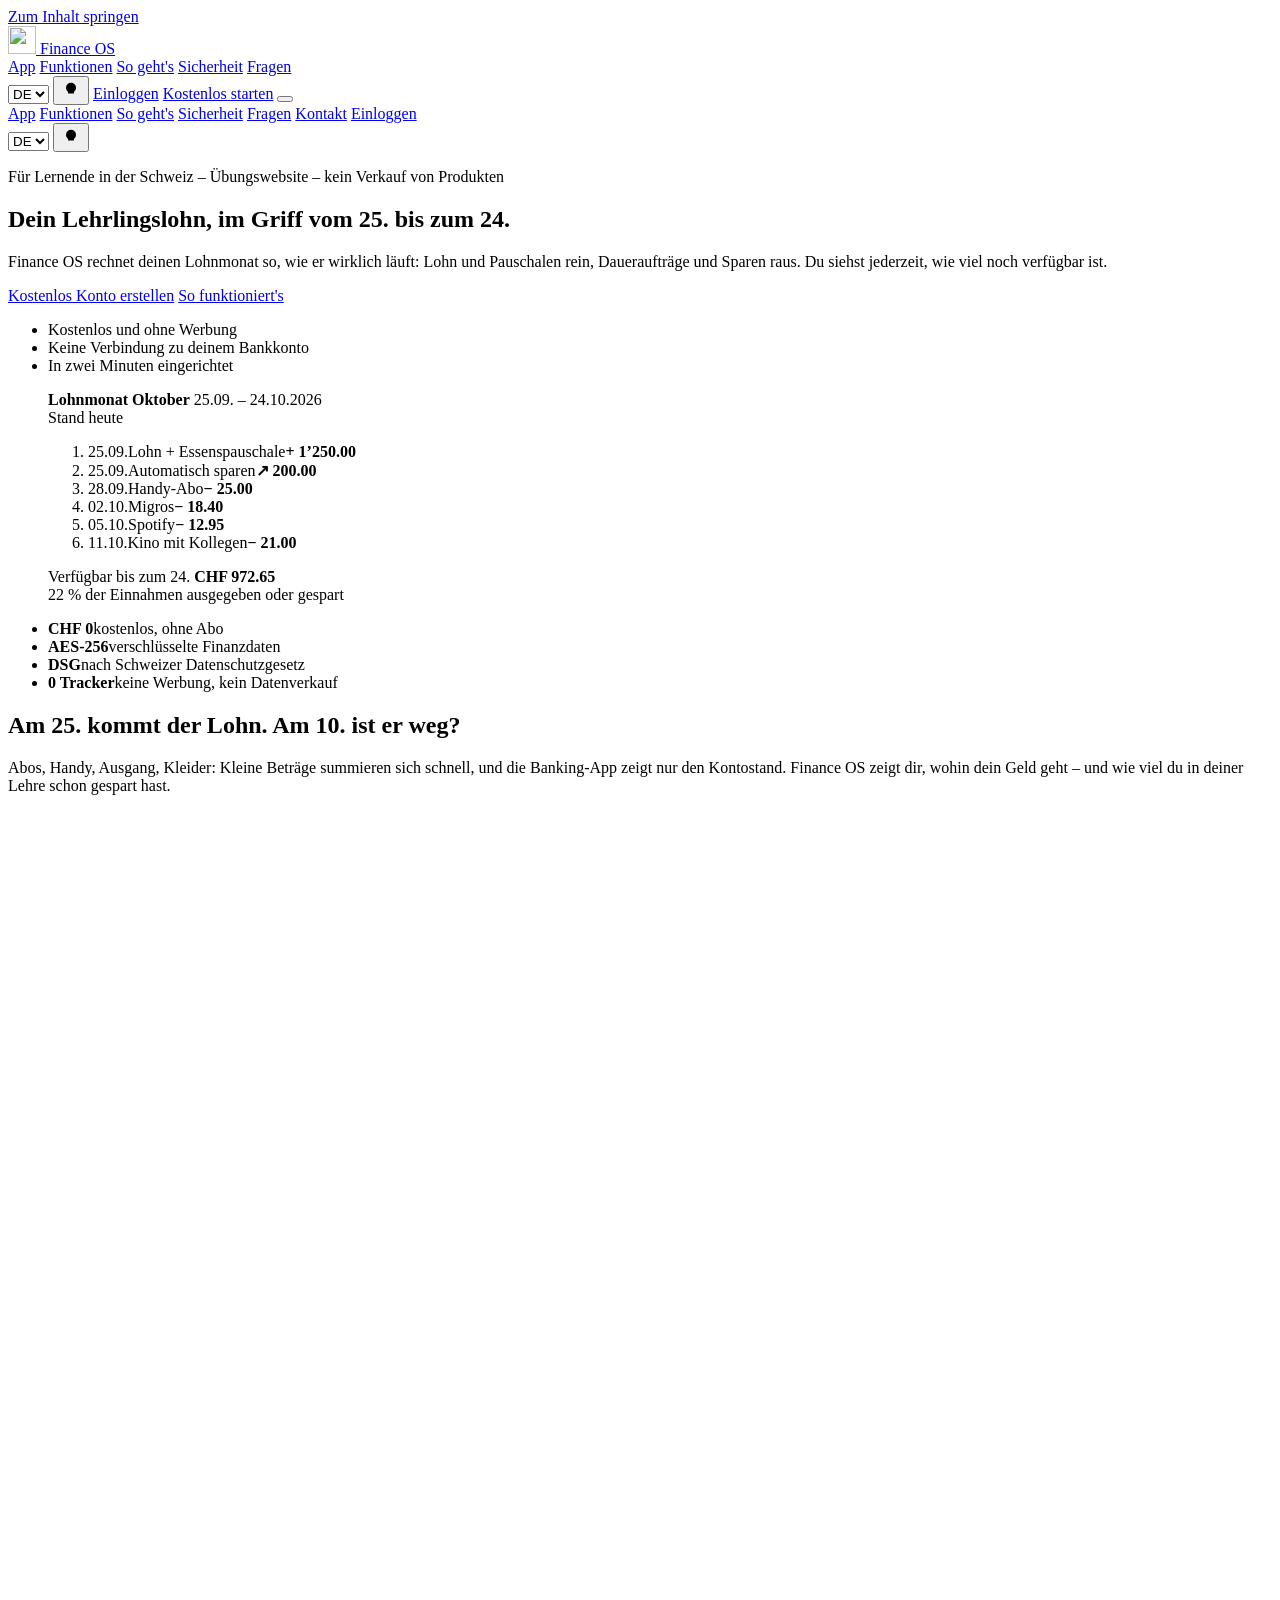
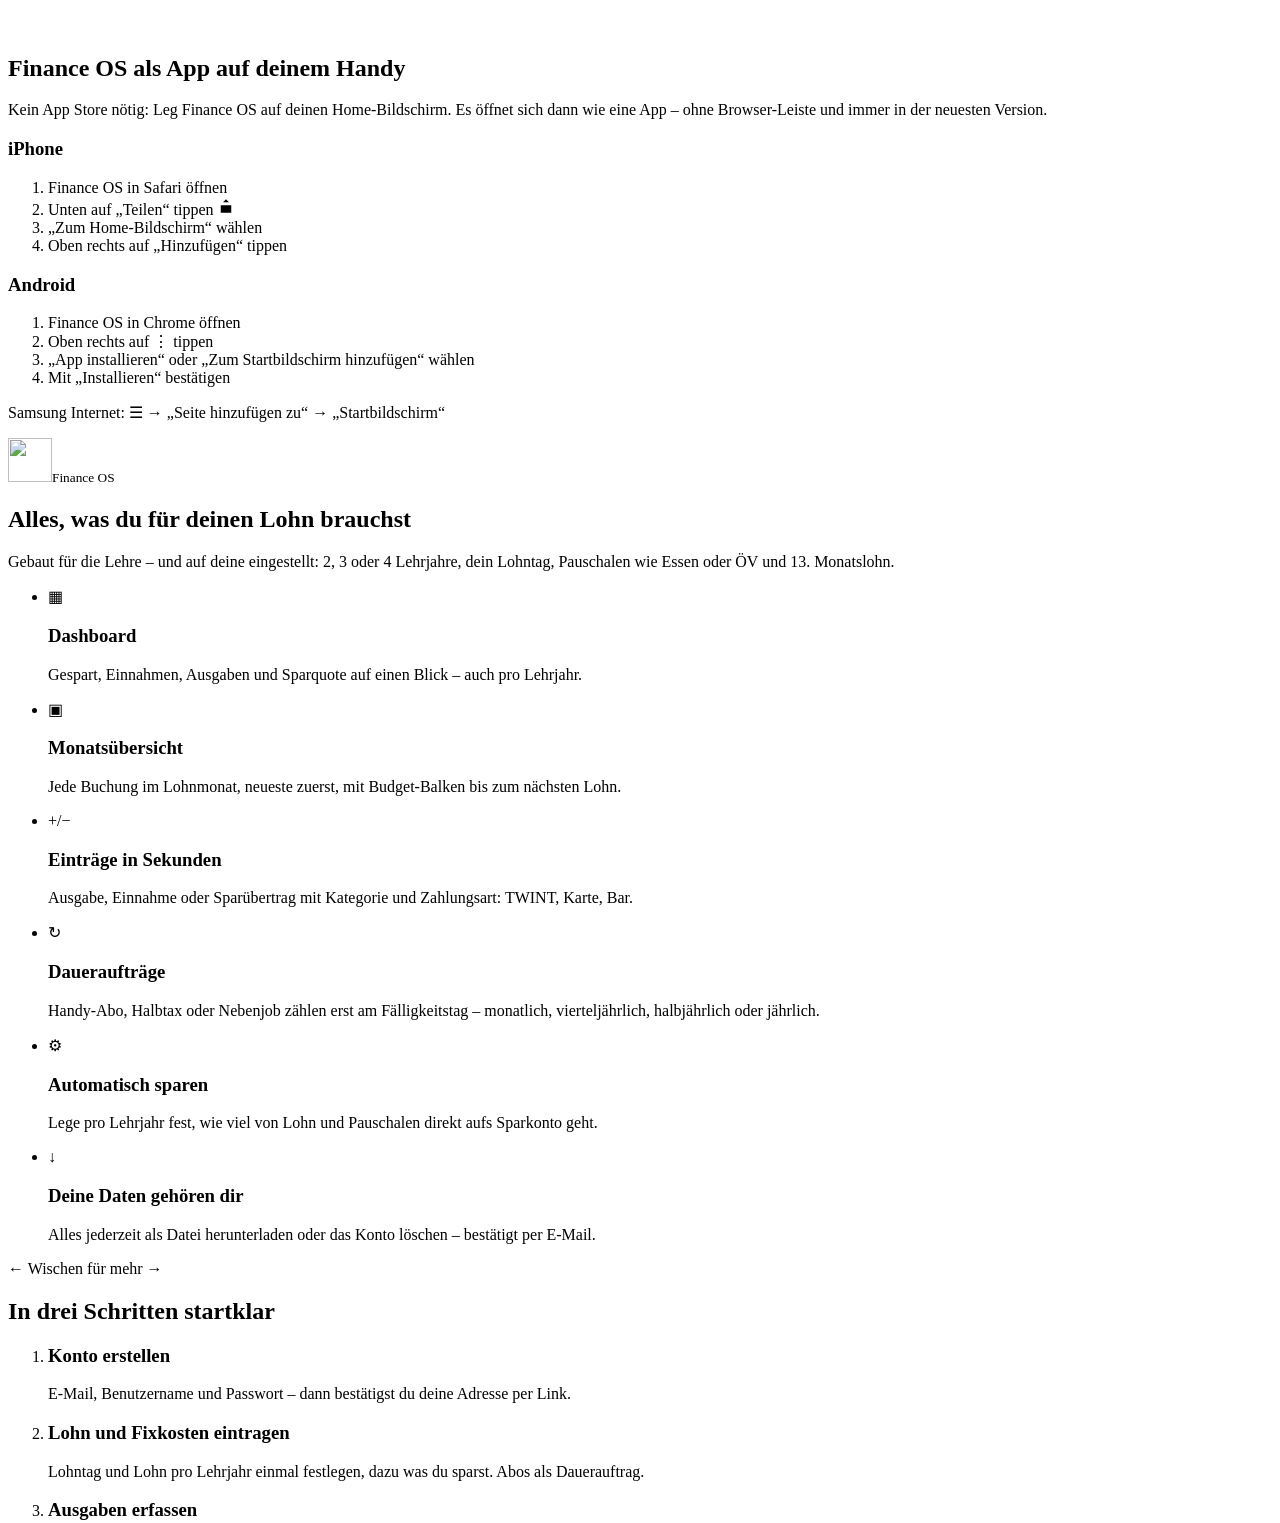
==== index.html @ 9be66270 "Links zur Startseite ohne /index.html" ====
<!doctype html>
<html lang="de-CH">
  <head>
    <meta charset="utf-8" />
    <meta name="viewport" content="width=device-width,initial-scale=1" />
    <meta http-equiv="Content-Security-Policy" content="default-src 'self'; script-src 'self'; style-src 'self' 'unsafe-inline'; img-src 'self' data:; font-src 'self'; connect-src 'self' http://localhost:8080 http://localhost:8081 https://finance-tracker-backend-5rru.onrender.com; object-src 'none'; base-uri 'self'; form-action 'self'" />
    <title>Finance OS – der Finance Tracker für Lernende in der Schweiz</title>
    <meta
      name="description"
      content="Behalte deinen Lehrlingslohn im Griff: Finance OS rechnet deinen Lohnmonat ab deinem Lohntag – mit Lehrjahren, Pauschalen, 13. Monatslohn, Daueraufträgen und Sparzielen. Kostenlos, ohne Werbung, Daten verschlüsselt."
    />
    <meta name="color-scheme" content="light dark" />
    <meta name="theme-color" content="#f4f6fa" media="(prefers-color-scheme: light)" />
    <meta name="theme-color" content="#0e131b" media="(prefers-color-scheme: dark)" />
    <meta property="og:title" content="Finance OS – der Finance Tracker für Lernende" />
    <meta property="og:description" content="Lohn, Ausgaben, Daueraufträge und Sparen – pro Lohnmonat auf einen Blick. Kostenlos und ohne Werbung." />
    <meta property="og:type" content="website" />
    <meta property="og:url" content="https://finance-os.dev/" />
    <meta property="og:image" content="https://finance-os.dev/img/screenshots/app-dashboard.webp" />
    <meta name="twitter:card" content="summary_large_image" />
    <link rel="canonical" href="https://finance-os.dev/" />
    <link rel="icon" href="img/icons/favicon.svg" type="image/svg+xml" />
    <link rel="apple-touch-icon" href="img/icons/apple-touch-icon.png" />
    <link rel="manifest" href="manifest.webmanifest" />
    <meta name="apple-mobile-web-app-capable" content="yes" />
    <meta name="apple-mobile-web-app-title" content="Finance OS" />
    <script src="js/shared/translations.js?v=2026100848"></script>
    <script src="js/shared/i18n.js?v=2026100848"></script>
    <script src="js/shared/update.js?v=2026100848" defer></script>
    <script src="js/shared/site.js?v=2026100848"></script>
    <link rel="stylesheet" href="css/shared/base.css?v=2026100848" />
    <link rel="stylesheet" href="css/pages/landing.css?v=2026100848" />
  </head>
  <body class="landing">
    <a class="skip-link" href="#content">Zum Inhalt springen</a>

    <!-- Header: logo, navigation, login -->
    <header class="site-header">
      <div class="wrap header-inner">
        <a class="brand" href="./" aria-label="Finance OS – Startseite">
          <img src="img/icons/favicon.svg" alt="" width="28" height="28" />
          <span>Finance OS</span>
        </a>
        <nav class="site-nav" aria-label="Seitenbereiche">
          <a href="#app">App</a>
          <a href="#features">Funktionen</a>
          <a href="#how-it-works">So geht's</a>
          <a href="#security">Sicherheit</a>
          <a href="#faq">Fragen</a>
        </nav>
        <div class="header-actions">
          <select class="lang-select" data-lang-select aria-label="Sprache">
            <option value="de">DE</option>
            <option value="en">EN</option>
            <option value="fr">FR</option>
            <option value="it">IT</option>
          </select>
          <button type="button" class="icon-button" data-theme-toggle><svg class="bulb" viewBox="0 0 24 24" width="20" height="20" aria-hidden="true"><path class="bulb-rays" d="M12 1.5v2M4.2 4.2l1.4 1.4M1.5 12h2M20.5 12h2M18.4 5.6l1.4-1.4"/><path class="bulb-glass" d="M8.5 15.5c-1.6-1.2-2.5-3-2.5-5a6 6 0 0 1 12 0c0 2-.9 3.8-2.5 5v2h-7z"/><path d="M9.5 20.5h5M10 17.5h4"/></svg></button>
          <a class="header-login" href="login.html" target="_blank" rel="noopener">Einloggen</a>
          <a class="button primary" href="login.html?register" target="_blank" rel="noopener">Kostenlos starten</a>
          <button type="button" class="burger" data-burger aria-controls="mobileMenu" aria-expanded="false" aria-label="Menü">
            <span></span><span></span><span></span>
          </button>
        </div>
      </div>

      <!-- Phone menu (burger) -->
      <div class="mobile-menu" id="mobileMenu">
        <nav class="wrap mobile-menu-inner" aria-label="Menü">
          <a href="#app">App</a>
          <a href="#features">Funktionen</a>
          <a href="#how-it-works">So geht's</a>
          <a href="#security">Sicherheit</a>
          <a href="#faq">Fragen</a>
          <a href="kontakt.html">Kontakt</a>
          <a href="login.html" target="_blank" rel="noopener">Einloggen</a>
          <div class="mobile-menu-tools">
            <select class="lang-select large" data-lang-select aria-label="Sprache">
            <option value="de">DE</option>
            <option value="en">EN</option>
            <option value="fr">FR</option>
            <option value="it">IT</option>
          </select>
            <button type="button" class="icon-button" data-theme-toggle><svg class="bulb" viewBox="0 0 24 24" width="20" height="20" aria-hidden="true"><path class="bulb-rays" d="M12 1.5v2M4.2 4.2l1.4 1.4M1.5 12h2M20.5 12h2M18.4 5.6l1.4-1.4"/><path class="bulb-glass" d="M8.5 15.5c-1.6-1.2-2.5-3-2.5-5a6 6 0 0 1 12 0c0 2-.9 3.8-2.5 5v2h-7z"/><path d="M9.5 20.5h5M10 17.5h4"/></svg></button>
          </div>
        </nav>
      </div>
    </header>

    <main id="content">
      <!-- Hero: benefit and a real pay month statement -->
      <section class="hero">
        <div class="wrap hero-inner">
          <div class="hero-text">
            <p class="hero-kicker">Für Lernende in der Schweiz – Übungswebsite – kein Verkauf von Produkten</p>
            <h1>Dein Lehrlingslohn, im Griff vom 25. bis zum 24.</h1>
            <p class="hero-lead">
              Finance OS rechnet deinen Lohnmonat so, wie er wirklich läuft: Lohn und
              Pauschalen rein, Daueraufträge und Sparen raus. Du siehst jederzeit, wie viel
              noch verfügbar ist.
            </p>
            <div class="hero-actions">
              <a class="button primary large" href="login.html?register" target="_blank" rel="noopener">Kostenlos Konto erstellen</a>
              <a class="button ghost large" href="#how-it-works">So funktioniert's</a>
            </div>
            <ul class="assurances">
              <li>Kostenlos und ohne Werbung</li>
              <li>Keine Verbindung zu deinem Bankkonto</li>
              <li>In zwei Minuten eingerichtet</li>
            </ul>
          </div>

          <!-- Sample pay month as it appears in the app -->
          <figure class="ledger" aria-label="Beispiel: Monatsrechnung für Oktober 2026">
            <div class="ledger-top">
              <div>
                <strong>Lohnmonat Oktober</strong>
                <span>25.09. – 24.10.2026</span>
              </div>
              <span class="ledger-badge">Stand heute</span>
            </div>
            <ol class="ledger-rows">
              <li class="in"><time>25.09.</time><span>Lohn + Essenspauschale</span><b>+ 1’250.00</b></li>
              <li class="save"><time>25.09.</time><span>Automatisch sparen</span><b>↗ 200.00</b></li>
              <li class="out"><time>28.09.</time><span>Handy-Abo</span><b>− 25.00</b></li>
              <li class="out"><time>02.10.</time><span>Migros</span><b>− 18.40</b></li>
              <li class="out"><time>05.10.</time><span>Spotify</span><b>− 12.95</b></li>
              <li class="out"><time>11.10.</time><span>Kino mit Kollegen</span><b>− 21.00</b></li>
            </ol>
            <div class="ledger-total">
              <span>Verfügbar bis zum 24.</span>
              <strong data-countdown>CHF 972.65</strong>
            </div>
            <div class="ledger-bar" aria-hidden="true"><span></span></div>
            <figcaption>22 % der Einnahmen ausgegeben oder gespart</figcaption>
          </figure>
        </div>
      </section>

      <!-- Trust: short facts right below the hero -->
      <section class="facts" aria-label="Das Wichtigste in Kürze">
        <ul class="wrap facts-list" data-reveal-group>
          <li><strong>CHF 0</strong><span>kostenlos, ohne Abo</span></li>
          <li><strong>AES-256</strong><span>verschlüsselte Finanzdaten</span></li>
          <li><strong>DSG</strong><span>nach Schweizer Datenschutzgesetz</span></li>
          <li><strong>0 Tracker</strong><span>keine Werbung, kein Datenverkauf</span></li>
        </ul>
      </section>

      <!-- Problem and product: real screenshot -->
      <section class="product">
        <div class="wrap">
          <div class="section-intro" data-reveal>
            <h2>Am 25. kommt der Lohn. Am 10. ist er weg?</h2>
            <p>
              Abos, Handy, Ausgang, Kleider: Kleine Beträge summieren sich schnell, und die
              Banking-App zeigt nur den Kontostand. Finance OS zeigt dir, wohin dein Geld geht – und
              wie viel du in deiner Lehre schon gespart hast.
            </p>
          </div>
          <div class="screen" data-reveal>
            <picture>
              <!-- Dark device: screenshot in dark mode -->
              <!-- Phone: screenshot of the phone view; dark device: dark screenshot -->
              <source media="(prefers-color-scheme: dark) and (max-width: 700px)" srcset="img/screenshots/app-phone-dark.webp" width="585" height="1170" />
              <source media="(max-width: 700px)" srcset="img/screenshots/app-phone.webp" width="585" height="1170" />
              <source media="(prefers-color-scheme: dark)" srcset="img/screenshots/app-dashboard-dark.webp" />
              <img
                src="img/screenshots/app-dashboard.webp"
                width="1280"
                height="820"
                loading="lazy"
                alt="Dashboard von Finance OS mit gesamtem Ersparten, Einnahmen, Ausgaben, Sparquote und Sparentwicklung pro Monat"
              />
            </picture>
          </div>
        </div>
      </section>

      <!-- Install as an app on the home screen (manifest.webmanifest) -->
      <section class="get-app" id="app">
        <div class="wrap get-app-inner">
          <div>
            <div class="section-intro" data-reveal>
              <h2>Finance OS als App auf deinem Handy</h2>
              <p>
                Kein App Store nötig: Leg Finance OS auf deinen Home-Bildschirm. Es öffnet sich dann wie
                eine App – ohne Browser-Leiste und immer in der neuesten Version.
              </p>
            </div>
            <div class="install-cards" data-reveal-group>
              <div class="install-card">
                <h3>iPhone</h3>
                <ol>
                  <li>Finance OS in Safari öffnen</li>
                  <li>Unten auf „Teilen“ tippen <svg class="share-icon" viewBox="0 0 24 24" width="18" height="18" aria-hidden="true"><path d="M12 3v12M8 7l4-4 4 4M6 11H5v10h14V11h-1"/></svg></li>
                  <li>„Zum Home-Bildschirm“ wählen</li>
                  <li>Oben rechts auf „Hinzufügen“ tippen</li>
                </ol>
              </div>
              <div class="install-card">
                <h3>Android</h3>
                <ol>
                  <li>Finance OS in Chrome öffnen</li>
                  <li>Oben rechts auf ⋮ tippen</li>
                  <li>„App installieren“ oder „Zum Startbildschirm hinzufügen“ wählen</li>
                  <li>Mit „Installieren“ bestätigen</li>
                </ol>
                <p class="install-note">Samsung Internet: ☰ → „Seite hinzufügen zu“ → „Startbildschirm“</p>
              </div>
            </div>
          </div>
          <div class="home-screen" aria-hidden="true">
            <div class="home-grid">
              <i></i><i></i><i></i><i></i>
              <i></i><span class="home-app"><img src="img/icons/icon-192.png" alt="" width="44" height="44" /><small>Finance OS</small></span><i></i><i></i>
              <i></i><i></i><i></i><i></i>
              <i></i><i></i><i></i><i></i>
            </div>
            <div class="home-dock"><i></i><i></i><i></i><i></i></div>
          </div>
        </div>
      </section>

      <!-- Features: same icons as the app navigation -->
      <section class="features" id="features">
        <div class="wrap">
          <div class="section-intro" data-reveal>
            <h2>Alles, was du für deinen Lohn brauchst</h2>
            <p>Gebaut für die Lehre – und auf deine eingestellt: 2, 3 oder 4 Lehrjahre, dein Lohntag, Pauschalen wie Essen oder ÖV und 13. Monatslohn.</p>
          </div>
          <ul class="feature-list" data-reveal-group>
            <li>
              <span class="glyph" aria-hidden="true">▦</span>
              <h3>Dashboard</h3>
              <p>Gespart, Einnahmen, Ausgaben und Sparquote auf einen Blick – auch pro Lehrjahr.</p>
            </li>
            <li>
              <span class="glyph" aria-hidden="true">▣</span>
              <h3>Monatsübersicht</h3>
              <p>Jede Buchung im Lohnmonat, neueste zuerst, mit Budget-Balken bis zum nächsten Lohn.</p>
            </li>
            <li>
              <span class="glyph" aria-hidden="true">+/−</span>
              <h3>Einträge in Sekunden</h3>
              <p>Ausgabe, Einnahme oder Sparübertrag mit Kategorie und Zahlungsart: TWINT, Karte, Bar.</p>
            </li>
            <li>
              <span class="glyph" aria-hidden="true">↻</span>
              <h3>Daueraufträge</h3>
              <p>Handy-Abo, Halbtax oder Nebenjob zählen erst am Fälligkeitstag – monatlich, vierteljährlich, halbjährlich oder jährlich.</p>
            </li>
            <li>
              <span class="glyph" aria-hidden="true">⚙</span>
              <h3>Automatisch sparen</h3>
              <p>Lege pro Lehrjahr fest, wie viel von Lohn und Pauschalen direkt aufs Sparkonto geht.</p>
            </li>
            <li>
              <span class="glyph" aria-hidden="true">↓</span>
              <h3>Deine Daten gehören dir</h3>
              <p>Alles jederzeit als Datei herunterladen oder das Konto löschen – bestätigt per E-Mail.</p>
            </li>
          </ul>
          <p class="swipe-hint" aria-hidden="true">← Wischen für mehr →</p>
        </div>
      </section>

      <!-- How it works: three steps (actual order) -->
      <section class="steps" id="how-it-works">
        <div class="wrap">
          <div class="section-intro" data-reveal>
            <h2>In drei Schritten startklar</h2>
          </div>
          <ol class="step-list" data-reveal-group>
            <li>
              <h3>Konto erstellen</h3>
              <p>E-Mail, Benutzername und Passwort – dann bestätigst du deine Adresse per Link.</p>
            </li>
            <li>
              <h3>Lohn und Fixkosten eintragen</h3>
              <p>Lohntag und Lohn pro Lehrjahr einmal festlegen, dazu was du sparst. Abos als Dauerauftrag.</p>
            </li>
            <li>
              <h3>Ausgaben erfassen</h3>
              <p>Finance OS rechnet den Rest und zeigt dir, wie viel bis zum nächsten Lohn bleibt.</p>
            </li>
          </ol>
          <p class="swipe-hint" aria-hidden="true">← Wischen für mehr →</p>
          <a class="button primary large" href="login.html?register" target="_blank" rel="noopener">Kostenlos Konto erstellen</a>
        </div>
      </section>

      <!-- Security: explain concretely what happens -->
      <section class="security" id="security">
        <div class="wrap security-inner">
          <div class="section-intro" data-reveal>
            <h2>Deine Finanzen gehen nur dich etwas an</h2>
            <p>
              Wir sagen dir genau, wie deine Daten geschützt sind – und was wir nicht tun: Wir
              zeigen keine Werbung, verkaufen keine Daten und binden keine Tracker ein.
            </p>
            <a class="security-link" href="datenschutz.html">Datenschutzerklärung lesen</a>
          </div>
          <ul class="security-list" data-reveal-group>
            <li><strong>Verschlüsselt gespeichert</strong>Deine Einträge liegen mit AES-256 verschlüsselt in der Datenbank.</li>
            <li><strong>Passwort nie im Klartext</strong>Gespeichert wird nur ein BCrypt-Hash – auch wir sehen dein Passwort nicht.</li>
            <li><strong>Schutz vor Passwort-Raten</strong>Nach fünf falschen Versuchen wird das Login für 15 Minuten gesperrt.</li>
            <li><strong>Bestätigte E-Mail</strong>Konten werden erst nach der Bestätigung per Link aktiv.</li>
            <li><strong>Kein Zugriff aufs Bankkonto</strong>Du trägst Beträge selbst ein. Finance OS kann kein Geld bewegen.</li>
            <li><strong>Deine Rechte nach DSG</strong>Daten herunterladen oder Konto löschen – direkt in den Einstellungen.</li>
          </ul>
          <p class="swipe-hint" aria-hidden="true">← Wischen für mehr →</p>
        </div>
      </section>

      <!-- FAQ -->
      <section class="faq" id="faq">
        <div class="wrap faq-inner">
          <h2>Häufige Fragen</h2>
          <div class="faq-list" data-reveal-group>
            <details>
              <summary>Was kostet Finance OS?</summary>
              <p>Nichts. Finance OS ist kostenlos, zeigt keine Werbung und verkauft keine Daten.</p>
            </details>
            <details>
              <summary>Ist Finance OS mit meinem Bankkonto verbunden?</summary>
              <p>
                Nein. Du trägst Lohn, Ausgaben und Daueraufträge selbst ein. Finance OS hat keinen
                Zugriff auf dein Konto und kann kein Geld bewegen.
              </p>
            </details>
            <details>
              <summary>Für wen ist Finance OS gedacht?</summary>
              <p>
                Für Lernende in der Schweiz: Du stellst Lohntag, Dauer der Lehre (2, 3 oder 4 Jahre),
                Lohn, Pauschalen und Sparbetrag pro Lehrjahr selbst ein. Es funktioniert aber für
                alle mit einem Monatslohn – mit Lohntag 1 einfach pro Kalendermonat.
              </p>
            </details>
            <details>
              <summary>Wer sieht meine Daten?</summary>
              <p>
                Nur du. Deine Finanzdaten werden verschlüsselt gespeichert, und jedes Konto sieht
                ausschliesslich die eigenen Einträge. Mehr dazu in der
                <a href="datenschutz.html">Datenschutzerklärung</a>.
              </p>
            </details>
            <details>
              <summary>Kann ich Finance OS auf dem Handy nutzen?</summary>
              <p>Ja. Finance OS läuft im Browser und ist für Handy, Tablet und Computer gestaltet.</p>
            </details>
            <details>
              <summary>Gibt es Finance OS als App?</summary>
              <p>
                Ja, ohne App Store: Du legst Finance OS auf deinen Home-Bildschirm und öffnest es dann
                wie eine App. <a href="#app">So geht's</a>
              </p>
            </details>
            <details>
              <summary>Kann ich mein Konto wieder löschen?</summary>
              <p>
                Jederzeit: In den Einstellungen unter „Profil“ forderst du die Löschung an. Du bekommst
                eine E-Mail, und sobald du den Link darin bestätigst, wird dein Konto mit allen Daten
                gelöscht. Vorher kannst du alles als Datei herunterladen.
              </p>
            </details>
            <details>
              <summary>Ich habe eine Frage, die hier nicht beantwortet ist.</summary>
              <p>
                Schreib mir über das <a href="kontakt.html">Kontaktformular</a> – ich antworte
                dir per E-Mail.
              </p>
            </details>
          </div>
        </div>
      </section>

      <!-- Closing call to action -->
      <section class="final-cta">
        <div class="wrap final-inner" data-reveal>
          <h2>Starte deinen ersten Lohnmonat</h2>
          <p>Kostenlos, ohne Werbung, in zwei Minuten eingerichtet.</p>
          <a class="button primary large on-dark" href="login.html?register" target="_blank" rel="noopener">Kostenlos Konto erstellen</a>
        </div>
      </section>
    </main>

    <footer class="site-footer">
      <div class="wrap footer-inner">
        <a class="brand" href="./">
          <img src="img/icons/favicon.svg" alt="" width="24" height="24" />
          <span>Finance OS</span>
        </a>
        <nav aria-label="Weitere Seiten">
          <a href="impressum.html">Impressum</a>
          <a href="nutzungsbedingungen.html">Nutzungsbedingungen</a>
          <a href="datenschutz.html">Datenschutz</a>
          <a href="kontakt.html">Kontakt</a>
          <a href="login.html" target="_blank" rel="noopener">Einloggen</a>
          <a href="login.html?register" target="_blank" rel="noopener">Registrieren</a>
        </nav>
        <p>© 2026 Finance OS, Zürich</p>
      </div>
    </footer>
    <script src="js/pages/landing.js?v=2026100848"></script>
  </body>
</html>
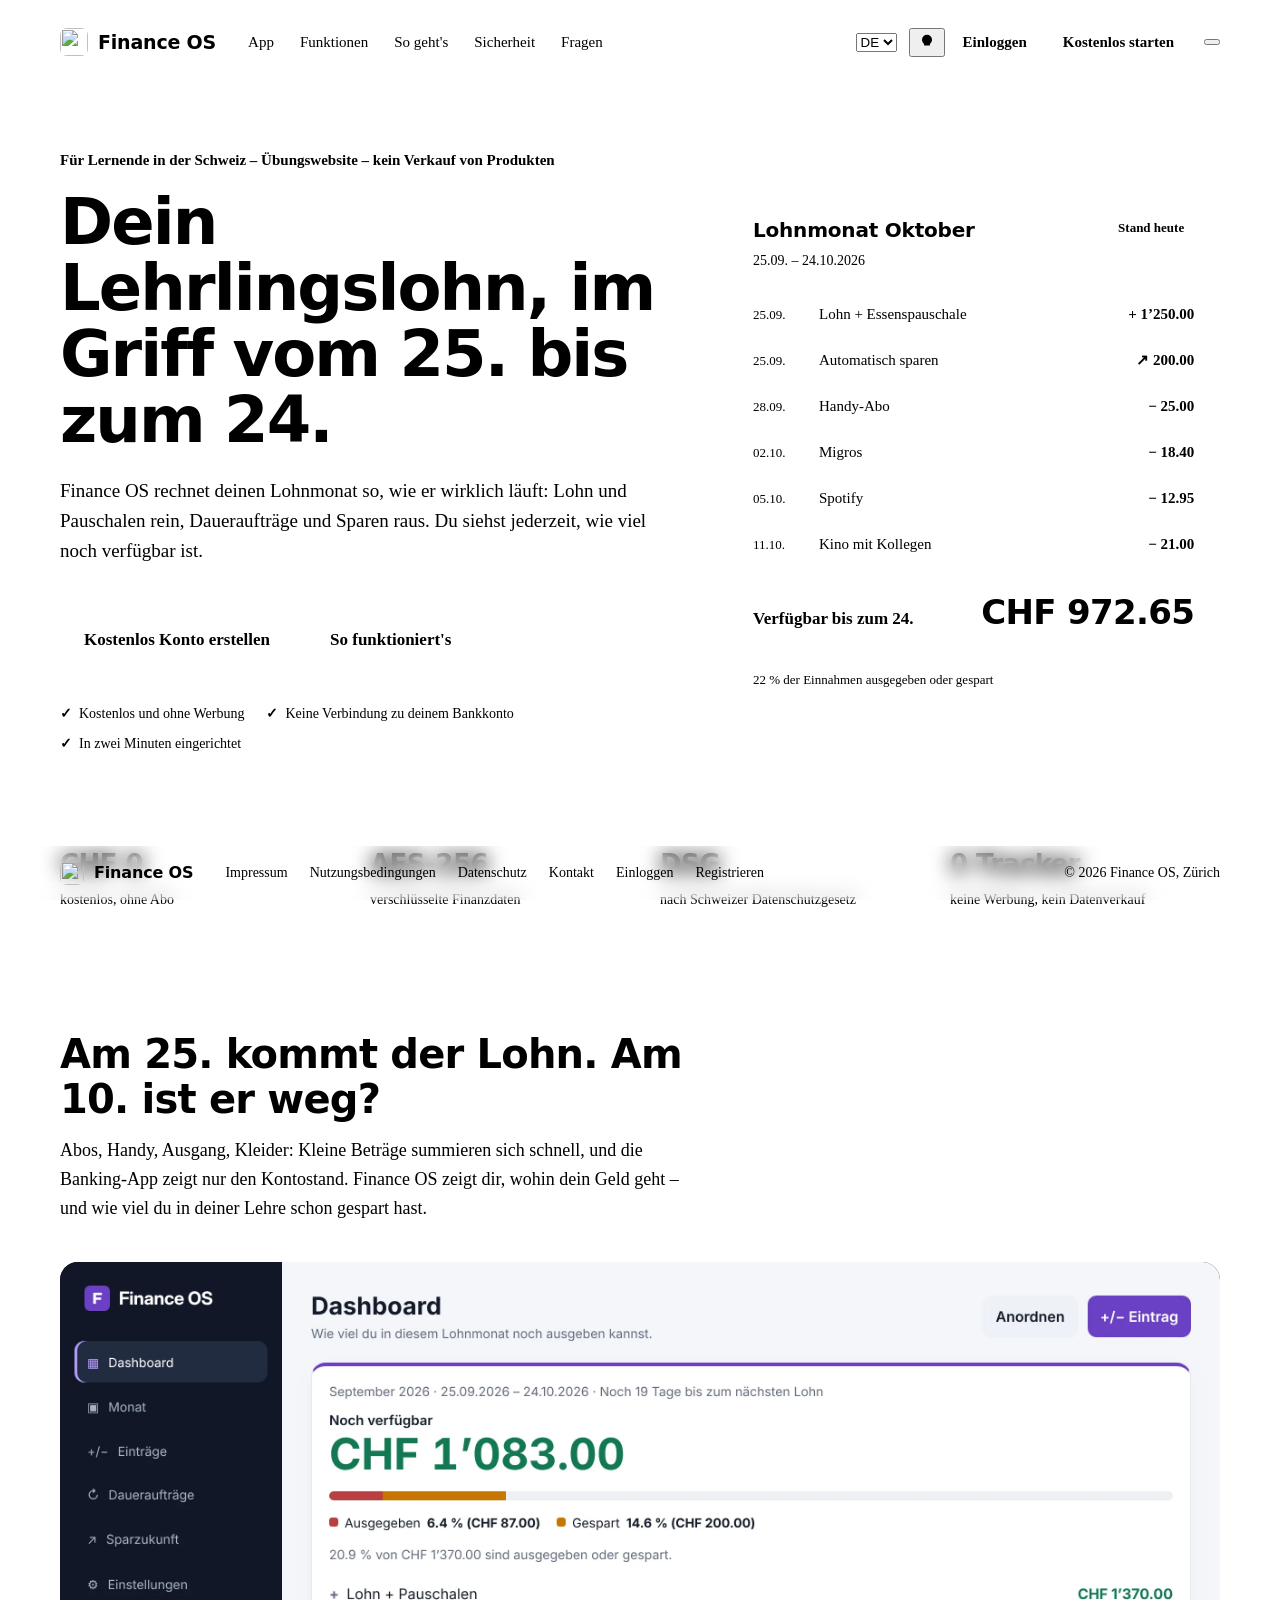
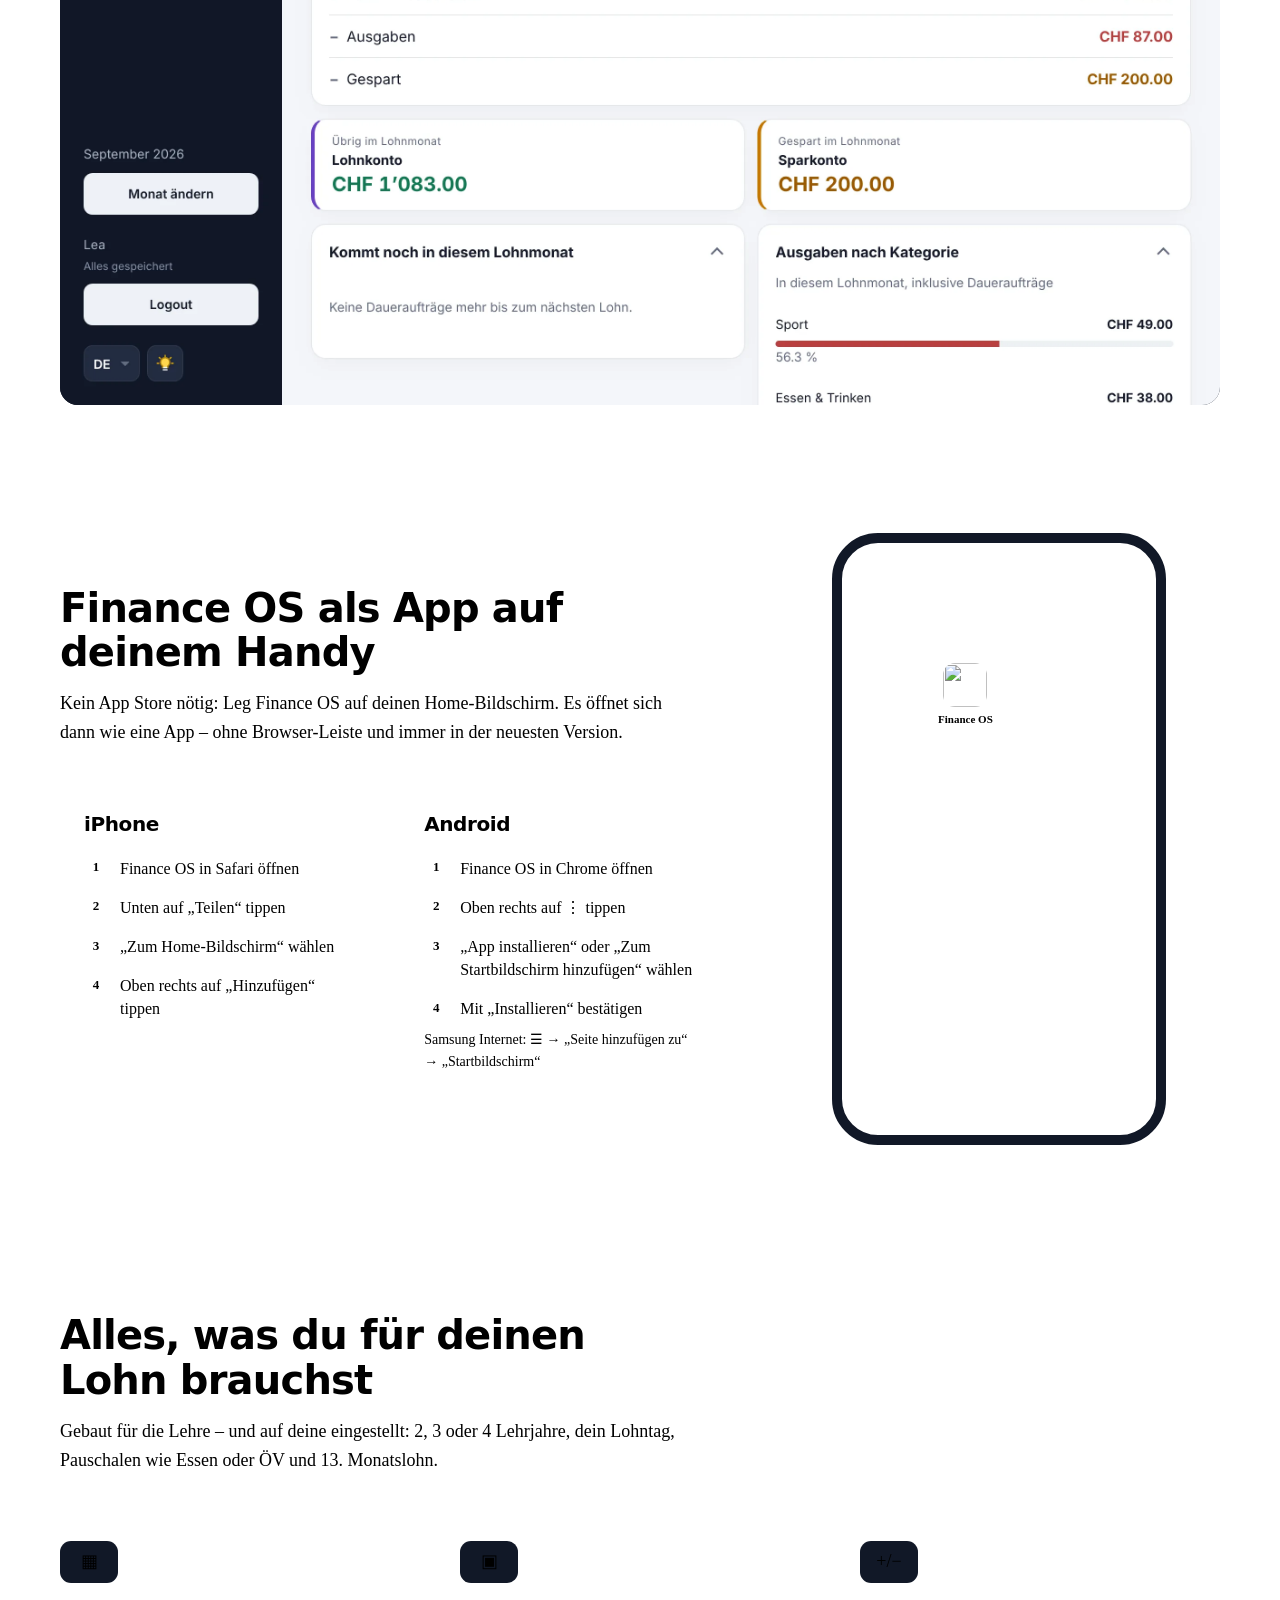
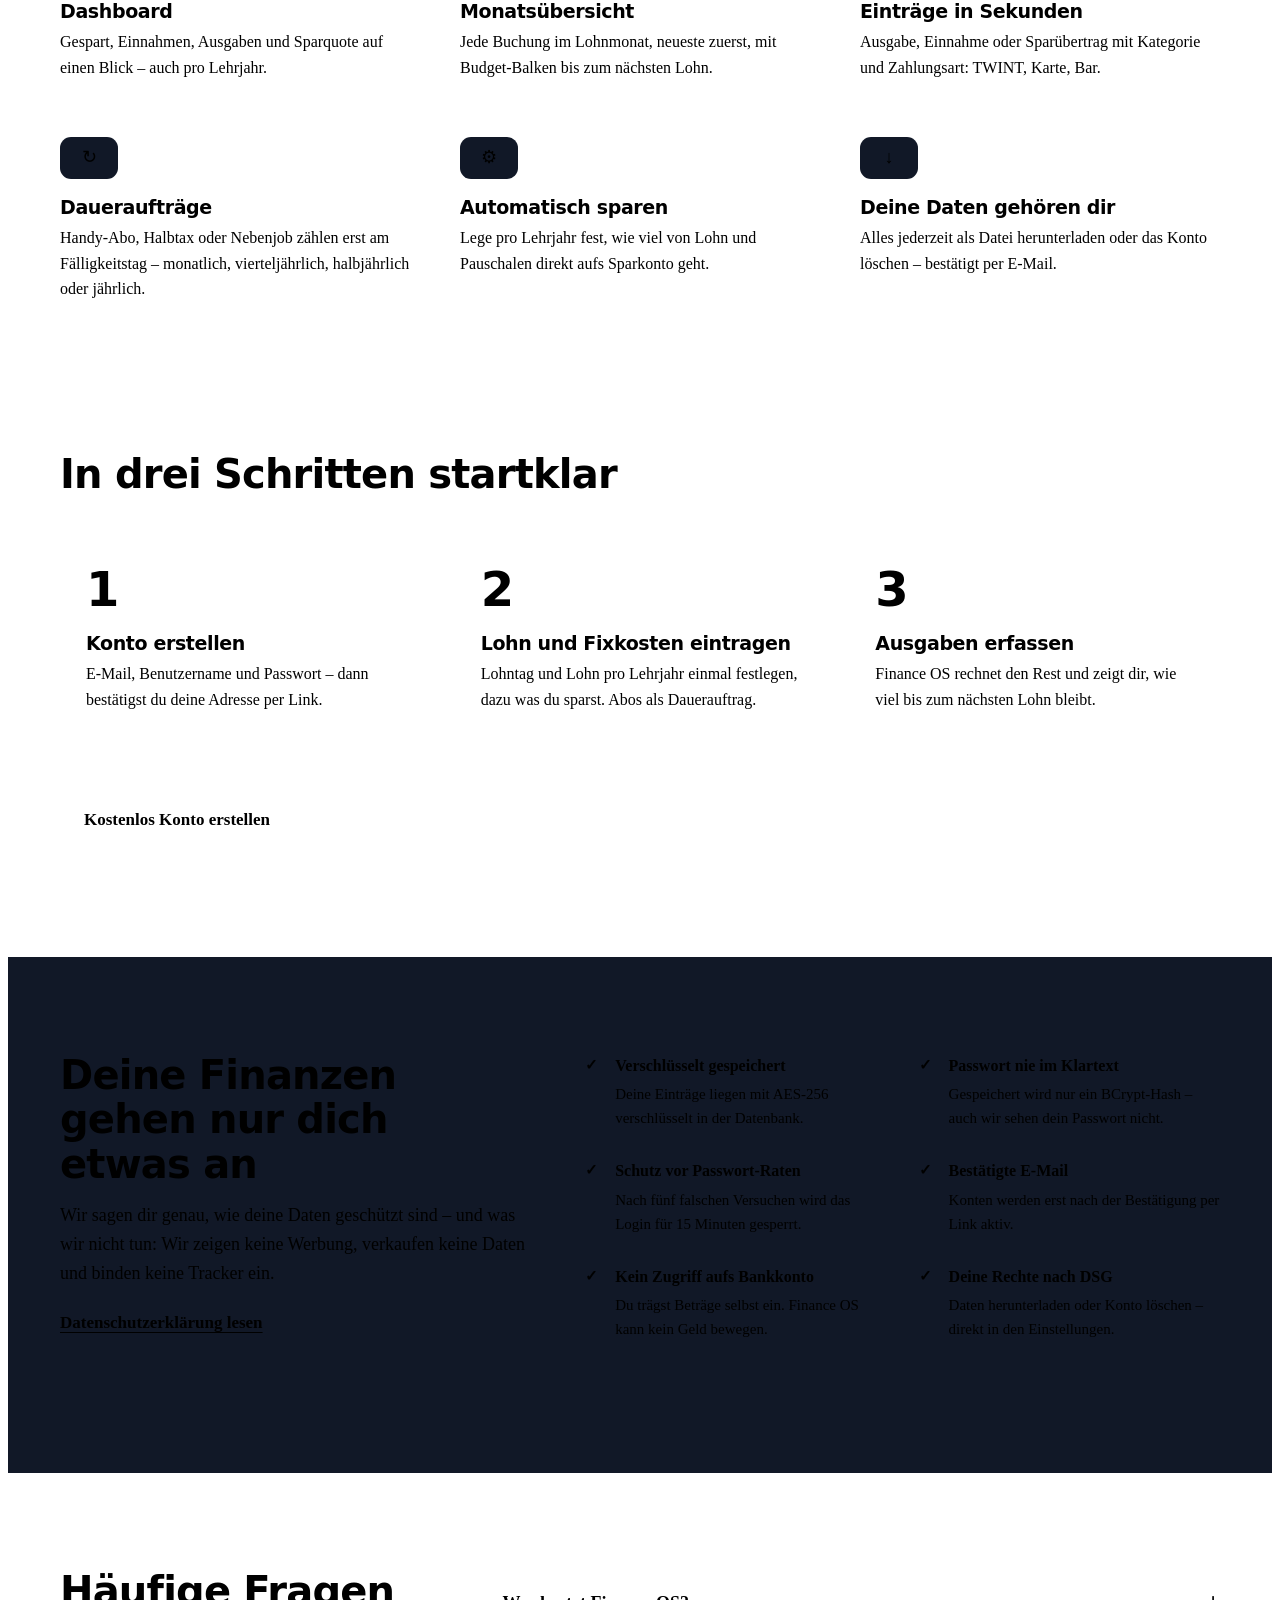
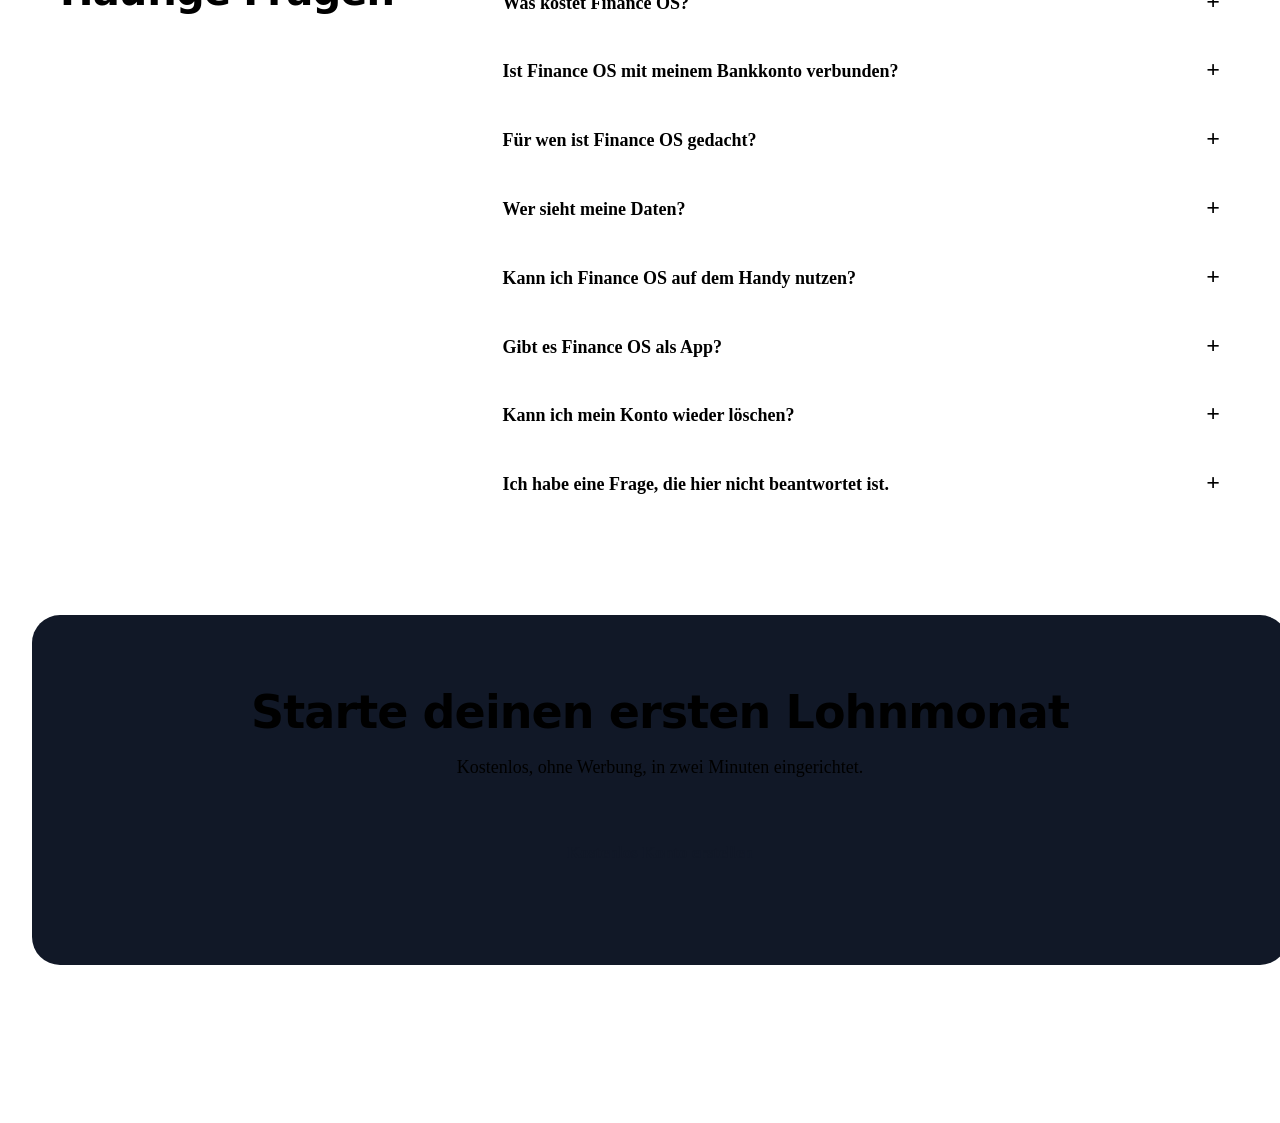
==== commit 3cd74b20: "Footer fest, neue Screenshots" ====
--- a/index.html
+++ b/index.html
@@ -24,12 +24,12 @@
     <link rel="manifest" href="manifest.webmanifest" />
     <meta name="apple-mobile-web-app-capable" content="yes" />
     <meta name="apple-mobile-web-app-title" content="Finance OS" />
-    <script src="js/shared/translations.js?v=2026100848"></script>
-    <script src="js/shared/i18n.js?v=2026100848"></script>
-    <script src="js/shared/update.js?v=2026100848" defer></script>
-    <script src="js/shared/site.js?v=2026100848"></script>
-    <link rel="stylesheet" href="css/shared/base.css?v=2026100848" />
-    <link rel="stylesheet" href="css/pages/landing.css?v=2026100848" />
+    <script src="js/shared/translations.js?v=2026100853"></script>
+    <script src="js/shared/i18n.js?v=2026100853"></script>
+    <script src="js/shared/update.js?v=2026100853" defer></script>
+    <script src="js/shared/site.js?v=2026100853"></script>
+    <link rel="stylesheet" href="css/shared/base.css?v=2026100853" />
+    <link rel="stylesheet" href="css/pages/landing.css?v=2026100853" />
   </head>
   <body class="landing">
     <a class="skip-link" href="#content">Zum Inhalt springen</a>
@@ -402,6 +402,6 @@
         <p>© 2026 Finance OS, Zürich</p>
       </div>
     </footer>
-    <script src="js/pages/landing.js?v=2026100848"></script>
+    <script src="js/pages/landing.js?v=2026100853"></script>
   </body>
 </html>
--- a/css/pages/landing.css
+++ b/css/pages/landing.css
@@ -0,0 +1,1427 @@
+/* Landing page (index.html). Colours come from base.css; the centrepiece is
+   the sample pay month in the hero. */
+
+:root {
+  --wrap: 1160px;
+  --display: "Inter Display", Inter, ui-sans-serif, system-ui, "Segoe UI", Arial, sans-serif;
+  --navy: #111827;
+  --navy-soft: #1c2638;
+}
+
+/* Dark mode: dark sections slightly lighter than the background so they stand out */
+@media (prefers-color-scheme: dark) {
+  :root:not([data-theme="light"]) {
+    --navy: #182131;
+    --navy-soft: #222c3e;
+  }
+}
+
+:root[data-theme="dark"] {
+  --navy: #182131;
+  --navy-soft: #222c3e;
+}
+
+html {
+  scroll-behavior: smooth;
+}
+
+@media (prefers-reduced-motion: reduce) {
+  html {
+    scroll-behavior: auto;
+  }
+}
+
+/* Keep anchor targets (#features etc.) clear of the fixed header */
+[id] {
+  scroll-margin-top: 84px;
+}
+
+.landing {
+  font-size: 17px;
+  line-height: 1.6;
+}
+
+.wrap {
+  width: 100%;
+  max-width: var(--wrap);
+  margin: 0 auto;
+  padding: 0 24px;
+}
+
+.landing h1,
+.landing h2,
+.landing h3 {
+  font-family: var(--display);
+  color: var(--ink);
+  letter-spacing: -0.02em;
+}
+
+.landing h2 {
+  margin: 0 0 14px;
+  font-size: clamp(28px, 3.4vw, 40px);
+  line-height: 1.12;
+}
+
+.landing h3 {
+  margin: 0 0 6px;
+  font-size: 19px;
+  line-height: 1.3;
+}
+
+.landing p {
+  margin: 0;
+}
+
+.landing a {
+  color: inherit;
+}
+
+.section-intro {
+  max-width: 640px;
+  margin-bottom: 40px;
+}
+
+.section-intro p {
+  color: var(--label);
+  font-size: 18px;
+}
+
+.skip-link {
+  position: absolute;
+  left: 16px;
+  top: -60px;
+  z-index: 50;
+  padding: 10px 14px;
+  border-radius: 8px;
+  background: var(--navy);
+  color: var(--on-dark);
+}
+
+.skip-link:focus {
+  top: 12px;
+}
+
+/* Buttons (links styled as buttons) */
+
+.button {
+  display: inline-flex;
+  align-items: center;
+  justify-content: center;
+  min-height: 44px;
+  padding: 10px 18px;
+  border-radius: 10px;
+  font-weight: 650;
+  text-decoration: none;
+  transition: transform 0.12s ease, background 0.12s ease;
+}
+
+.button:hover {
+  transform: translateY(-1px);
+}
+
+.button.large {
+  min-height: 54px;
+  padding: 14px 24px;
+  font-size: 17px;
+}
+
+.button.primary {
+  background: var(--brand);
+  color: var(--on-dark);
+}
+
+.button.primary:hover {
+  background: var(--brand-hover);
+}
+
+.button.ghost {
+  color: var(--ink);
+  box-shadow: inset 0 0 0 1.5px var(--line-strong);
+}
+
+.button.primary.on-dark {
+  background: var(--on-dark);
+  color: var(--navy);
+}
+
+.button:focus-visible,
+.landing a:focus-visible,
+.landing summary:focus-visible {
+  outline: 3px solid var(--focus-ring);
+  outline-offset: 3px;
+}
+
+/* Header */
+
+.site-header {
+  position: sticky;
+  top: 0;
+  z-index: 20;
+  background: color-mix(in srgb, var(--bg) 88%, transparent);
+  backdrop-filter: saturate(1.4) blur(10px);
+  border-bottom: 1px solid var(--line);
+}
+
+.header-inner {
+  display: flex;
+  align-items: center;
+  gap: 32px;
+  min-height: 68px;
+}
+
+.brand {
+  display: inline-flex;
+  align-items: center;
+  gap: 10px;
+  font-family: var(--display);
+  font-weight: 700;
+  font-size: 19px;
+  letter-spacing: -0.01em;
+  text-decoration: none;
+}
+
+.brand img {
+  border-radius: 7px;
+}
+
+.site-nav {
+  display: flex;
+  gap: 26px;
+  font-size: 15px;
+}
+
+.site-nav a {
+  color: var(--label);
+  text-decoration: none;
+}
+
+.site-nav a:hover {
+  color: var(--ink);
+}
+
+.header-actions {
+  display: flex;
+  align-items: center;
+  gap: 12px;
+  margin-left: auto;
+  font-size: 15px;
+}
+
+.header-login {
+  margin: 0 6px;
+}
+
+/* Phone menu (burger) */
+
+.mobile-menu {
+  display: grid;
+  grid-template-rows: 0fr;
+  border-top: 1px solid transparent;
+  transition: grid-template-rows 0.3s ease, border-color 0.3s ease;
+}
+
+.mobile-menu > nav {
+  overflow: hidden;
+}
+
+.mobile-menu.open {
+  grid-template-rows: 1fr;
+  border-color: var(--line);
+}
+
+.mobile-menu-inner {
+  display: grid;
+}
+
+.mobile-menu-inner > a {
+  padding: 14px 0;
+  border-bottom: 1px solid var(--line);
+  font-size: 18px;
+  font-weight: 600;
+  text-decoration: none;
+}
+
+.mobile-menu-tools {
+  display: flex;
+  gap: 10px;
+  padding: 16px 0 20px;
+}
+
+.mobile-menu-tools .icon-button {
+  width: 46px;
+  height: 46px;
+}
+
+@media (min-width: 961px) {
+  .mobile-menu {
+    display: none;
+  }
+}
+
+.header-login {
+  font-weight: 600;
+  text-decoration: none;
+}
+
+/* Hero */
+
+.hero {
+  padding: 72px 0 64px;
+}
+
+.hero-inner {
+  display: grid;
+  grid-template-columns: minmax(0, 1.1fr) minmax(0, 0.9fr);
+  align-items: center;
+  gap: 64px;
+}
+
+.hero-kicker {
+  margin-bottom: 18px !important;
+  color: var(--brand-text);
+  font-weight: 650;
+  font-size: 15px;
+}
+
+.hero h1 {
+  margin: 0 0 22px;
+  max-width: 14ch;
+  font-size: clamp(40px, 5.4vw, 64px);
+  line-height: 1.03;
+  letter-spacing: -0.03em;
+}
+
+.hero-lead {
+  max-width: 34em;
+  color: var(--label);
+  font-size: 19px;
+}
+
+.hero-actions {
+  display: flex;
+  flex-wrap: wrap;
+  gap: 12px;
+  margin-top: 32px;
+}
+
+.assurances {
+  display: flex;
+  flex-wrap: wrap;
+  gap: 8px 22px;
+  margin: 22px 0 0;
+  padding: 0;
+  list-style: none;
+  color: var(--label);
+  font-size: 14px;
+}
+
+.assurances li::before {
+  content: "✓";
+  margin-right: 7px;
+  color: var(--brand-text);
+  font-weight: 700;
+}
+
+/* Sample pay month, the centrepiece of the page */
+.ledger {
+  margin: 0;
+  padding: 26px;
+  border: 1px solid var(--line);
+  border-radius: 22px;
+  background: var(--panel);
+  box-shadow: var(--shadow-hero);
+}
+
+.ledger-top {
+  display: flex;
+  justify-content: space-between;
+  align-items: flex-start;
+  gap: 12px;
+  margin-bottom: 18px;
+}
+
+.ledger-top strong {
+  display: block;
+  font-family: var(--display);
+  font-size: 20px;
+  letter-spacing: -0.01em;
+}
+
+.ledger-top span {
+  color: var(--muted);
+  font-size: 14px;
+}
+
+.ledger-badge {
+  padding: 4px 10px;
+  border-radius: 99px;
+  background: var(--soft);
+  color: var(--label) !important;
+  font-size: 13px !important;
+  font-weight: 600;
+  white-space: nowrap;
+}
+
+.ledger-rows {
+  margin: 0;
+  padding: 0;
+  list-style: none;
+}
+
+.ledger-rows li {
+  display: grid;
+  grid-template-columns: 54px 1fr auto;
+  gap: 12px;
+  align-items: baseline;
+  padding: 11px 0;
+  border-bottom: 1px solid var(--line);
+  font-size: 15px;
+}
+
+.ledger-rows time {
+  color: var(--muted);
+  font-size: 13px;
+  font-variant-numeric: tabular-nums;
+}
+
+.ledger-rows b {
+  font-variant-numeric: tabular-nums;
+  white-space: nowrap;
+}
+
+.ledger-rows .in b {
+  color: var(--green);
+}
+
+.ledger-rows .save b {
+  color: var(--orange-text);
+}
+
+.ledger-rows .out b {
+  color: var(--spending-text);
+}
+
+.ledger-total {
+  display: flex;
+  justify-content: space-between;
+  align-items: baseline;
+  gap: 12px;
+  padding: 18px 0 14px;
+}
+
+.ledger-total span {
+  font-weight: 600;
+}
+
+.ledger-total strong {
+  white-space: nowrap;
+  font-family: var(--display);
+  font-size: clamp(26px, 3vw, 34px);
+  letter-spacing: -0.02em;
+  color: var(--green);
+  font-variant-numeric: tabular-nums;
+}
+
+.ledger-bar {
+  height: 8px;
+  border-radius: 99px;
+  background: var(--soft);
+  overflow: hidden;
+}
+
+.ledger-bar span {
+  display: block;
+  width: 22%;
+  height: 100%;
+  border-radius: 99px;
+  background: var(--brand);
+}
+
+.ledger figcaption {
+  margin-top: 8px;
+  color: var(--muted);
+  font-size: 13px;
+}
+
+/* The only motion on load: the bookings slide in one after another */
+@media (prefers-reduced-motion: no-preference) {
+  .ledger-rows li {
+    animation: ledger-in 0.45s ease both;
+  }
+
+  .ledger-rows li:nth-child(1) { animation-delay: 0.15s; }
+  .ledger-rows li:nth-child(2) { animation-delay: 0.3s; }
+  .ledger-rows li:nth-child(3) { animation-delay: 0.45s; }
+  .ledger-rows li:nth-child(4) { animation-delay: 0.6s; }
+  .ledger-rows li:nth-child(5) { animation-delay: 0.75s; }
+  .ledger-rows li:nth-child(6) { animation-delay: 0.9s; }
+
+  .ledger-bar span {
+    animation: ledger-bar 0.8s ease 1.05s both;
+  }
+
+  @keyframes ledger-in {
+    from { opacity: 0; transform: translateY(6px); }
+    to { opacity: 1; transform: none; }
+  }
+
+  @keyframes ledger-bar {
+    from { width: 0; }
+  }
+}
+
+/* Facts bar */
+
+.facts {
+  border-top: 1px solid var(--line);
+  border-bottom: 1px solid var(--line);
+  background: var(--panel);
+}
+
+.facts-list {
+  display: grid;
+  grid-template-columns: repeat(4, 1fr);
+  margin: 0 auto;
+  list-style: none;
+}
+
+.facts-list li {
+  padding: 24px 20px;
+  border-left: 1px solid var(--line);
+}
+
+.facts-list li:first-child {
+  border-left: 0;
+  padding-left: 0;
+}
+
+.facts-list strong {
+  display: block;
+  font-family: var(--display);
+  font-size: 26px;
+  letter-spacing: -0.02em;
+}
+
+.facts-list span {
+  color: var(--label);
+  font-size: 14px;
+}
+
+/* Product screenshot */
+
+.product {
+  padding: 96px 0 40px;
+}
+
+.screen {
+  overflow: hidden;
+  border: 1px solid var(--line);
+  border-radius: 18px;
+  background: var(--navy);
+  box-shadow: var(--shadow-landing-large);
+}
+
+.screen img {
+  display: block;
+  width: 100%;
+  height: auto;
+}
+
+/* Features */
+
+.features {
+  padding: 80px 0;
+}
+
+.feature-list {
+  display: grid;
+  grid-template-columns: repeat(3, 1fr);
+  gap: 0 40px;
+  margin: 0;
+  padding: 0;
+  list-style: none;
+}
+
+.feature-list li {
+  padding: 26px 0 30px;
+  border-top: 1px solid var(--line);
+}
+
+.glyph {
+  display: inline-grid;
+  place-items: center;
+  min-width: 42px;
+  height: 42px;
+  margin-bottom: 16px;
+  padding: 0 8px;
+  border-radius: 11px;
+  background: var(--navy);
+  color: var(--on-dark);
+  font-size: 18px;
+}
+
+.feature-list p {
+  color: var(--label);
+  font-size: 16px;
+}
+
+/* How it works (steps) */
+
+.steps {
+  padding: 40px 0 96px;
+}
+
+.step-list {
+  display: grid;
+  grid-template-columns: repeat(3, 1fr);
+  gap: 24px;
+  margin: 0 0 40px;
+  padding: 0;
+  list-style: none;
+  counter-reset: step;
+}
+
+.step-list li {
+  counter-increment: step;
+  position: relative;
+  padding: 28px 26px 26px;
+  border-radius: 18px;
+  background: var(--panel);
+  border: 1px solid var(--line);
+}
+
+.step-list li::before {
+  content: counter(step);
+  display: block;
+  margin-bottom: 18px;
+  font-family: var(--display);
+  font-weight: 700;
+  font-size: 48px;
+  line-height: 1;
+  color: var(--brand-text);
+}
+
+.step-list p {
+  color: var(--label);
+  font-size: 16px;
+}
+
+/* Security (dark) */
+
+.security {
+  padding: 96px 0;
+  background: var(--navy);
+  color: var(--on-dark-soft);
+}
+
+.security h2 {
+  color: var(--on-dark);
+}
+
+.security-inner {
+  display: grid;
+  grid-template-columns: minmax(0, 0.85fr) minmax(0, 1.15fr);
+  gap: 56px;
+  align-items: start;
+}
+
+.security .section-intro p {
+  color: var(--on-dark-muted);
+}
+
+.security-link {
+  display: inline-block;
+  margin-top: 22px;
+  color: var(--on-dark) !important;
+  font-weight: 650;
+  text-underline-offset: 4px;
+}
+
+.security-list {
+  display: grid;
+  grid-template-columns: repeat(2, 1fr);
+  gap: 28px 32px;
+  margin: 0;
+  padding: 0;
+  list-style: none;
+  font-size: 15px;
+  color: var(--on-dark-muted);
+}
+
+.security-list li {
+  padding-left: 30px;
+  position: relative;
+}
+
+.security-list li::before {
+  content: "✓";
+  position: absolute;
+  left: 0;
+  top: 0;
+  color: var(--on-dark-accent);
+  font-weight: 700;
+}
+
+.security-list strong {
+  display: block;
+  margin-bottom: 4px;
+  color: var(--on-dark);
+  font-size: 16px;
+}
+
+/* FAQ */
+
+.faq {
+  padding: 96px 0;
+}
+
+.faq-inner {
+  display: grid;
+  grid-template-columns: minmax(0, 0.7fr) minmax(0, 1.3fr);
+  gap: 56px;
+}
+
+.faq-list details {
+  border-bottom: 1px solid var(--line);
+}
+
+.faq-list details:first-child {
+  border-top: 1px solid var(--line);
+}
+
+.faq-list summary {
+  display: flex;
+  justify-content: space-between;
+  gap: 16px;
+  padding: 20px 0;
+  cursor: pointer;
+  font-weight: 650;
+  font-size: 18px;
+  list-style: none;
+}
+
+.faq-list summary::-webkit-details-marker {
+  display: none;
+}
+
+.faq-list summary::after {
+  content: "+";
+  flex-shrink: 0;
+  color: var(--muted);
+  font-size: 24px;
+  line-height: 1;
+  transition: transform 0.15s ease;
+}
+
+.faq-list details[open] summary::after {
+  transform: rotate(45deg);
+}
+
+.faq-list details p {
+  padding: 0 0 22px;
+  max-width: 60ch;
+  color: var(--label);
+}
+
+/* Closing call to action */
+
+.final-cta {
+  padding: 0 24px 96px;
+}
+
+.final-inner {
+  max-width: var(--wrap);
+  padding: 72px 48px;
+  border-radius: 28px;
+  background: var(--navy);
+  color: var(--on-dark-muted);
+  text-align: center;
+}
+
+.final-inner h2 {
+  color: var(--on-dark);
+  font-size: clamp(30px, 4vw, 46px);
+}
+
+.final-inner p {
+  margin-bottom: 30px;
+  font-size: 18px;
+}
+
+/* Footer */
+
+/* Always visible: sticks to the bottom of the screen like the header at the top */
+.site-footer {
+  position: sticky;
+  bottom: 0;
+  z-index: 20;
+  border-top: 1px solid var(--line);
+  background: color-mix(in srgb, var(--panel) 92%, transparent);
+  backdrop-filter: saturate(1.4) blur(10px);
+  font-size: 14px;
+  color: var(--muted);
+}
+
+.footer-inner {
+  display: flex;
+  flex-wrap: wrap;
+  align-items: center;
+  gap: 10px 32px;
+  padding-top: 14px;
+  padding-bottom: 14px;
+}
+
+.footer-inner .brand {
+  color: var(--ink);
+  font-size: 16px;
+}
+
+.footer-inner nav {
+  display: flex;
+  flex-wrap: wrap;
+  gap: 10px 22px;
+}
+
+.footer-inner nav a {
+  text-decoration: none;
+}
+
+.footer-inner nav a:hover {
+  color: var(--ink);
+}
+
+.footer-inner p {
+  margin-left: auto;
+}
+
+/* Tablet and phone */
+
+@media (max-width: 960px) {
+  .site-nav,
+  .header-actions > .lang-select,
+  .header-actions > .icon-button,
+  .header-login {
+    display: none;
+  }
+
+  .burger {
+    display: flex;
+  }
+
+  .header-actions {
+    gap: 6px;
+  }
+
+  .hero {
+    padding-top: 48px;
+  }
+
+  .hero-inner,
+  .security-inner,
+  .faq-inner {
+    grid-template-columns: 1fr;
+    gap: 40px;
+  }
+
+  .feature-list {
+    grid-template-columns: repeat(2, 1fr);
+  }
+
+  .step-list {
+    grid-template-columns: 1fr;
+  }
+
+  .facts-list {
+    grid-template-columns: repeat(2, 1fr);
+  }
+
+  .facts-list li:nth-child(3) {
+    border-left: 0;
+    padding-left: 0;
+  }
+
+  .facts-list li:nth-child(n + 3) {
+    border-top: 1px solid var(--line);
+  }
+}
+
+@media (max-width: 600px) {
+  .landing {
+    font-size: 16px;
+  }
+
+  .wrap {
+    padding: 0 16px;
+  }
+
+  .header-inner {
+    gap: 12px;
+  }
+
+  .header-actions {
+    gap: 12px;
+  }
+
+  .header-actions .button {
+    min-height: 40px;
+    padding: 8px 12px;
+    font-size: 14px;
+  }
+
+  .brand span {
+    display: none;
+  }
+
+  .hero h1 {
+    font-size: 38px;
+  }
+
+  .hero-lead {
+    font-size: 17px;
+  }
+
+  .hero-actions .button {
+    width: 100%;
+  }
+
+  .ledger {
+    padding: 20px;
+  }
+
+  .ledger-rows li {
+    grid-template-columns: 46px 1fr auto;
+    font-size: 14px;
+  }
+
+  .feature-list,
+  .security-list {
+    grid-template-columns: 1fr;
+  }
+
+  /* Compact features: icon left, text right */
+  .feature-list li {
+    display: grid;
+    grid-template-columns: 50px 1fr;
+    column-gap: 14px;
+    padding: 18px 0;
+  }
+
+  .feature-list .glyph {
+    grid-row: span 2;
+    min-width: 0;
+    width: 50px;
+    margin-bottom: 0;
+    padding: 0;
+    font-size: 16px;
+  }
+
+  .feature-list h3 {
+    font-size: 17px;
+  }
+
+  .facts-list li {
+    padding: 18px 12px;
+  }
+
+  .facts-list strong {
+    font-size: 22px;
+  }
+
+  .product,
+  .features,
+  .security,
+  .faq {
+    padding: 64px 0;
+  }
+
+  .final-cta {
+    padding: 0 16px 64px;
+  }
+
+  .final-inner {
+    padding: 48px 22px;
+  }
+
+  /* Phone: one slim bar – the four page links in two tidy columns, copyright below.
+     Login and registration are already in the header and its menu. */
+  .footer-inner {
+    display: block;
+    padding-top: 8px;
+    padding-bottom: calc(8px + env(safe-area-inset-bottom));
+    text-align: center;
+  }
+
+  .footer-inner .brand,
+  .footer-inner nav a[href^="login.html"] {
+    display: none;
+  }
+
+  .footer-inner nav {
+    display: grid;
+    grid-template-columns: repeat(2, minmax(0, 1fr));
+    gap: 0;
+    max-width: 340px;
+    margin: 0 auto;
+  }
+
+  .footer-inner nav a {
+    margin: 0;
+    padding: 5px 4px;
+    font-size: 13px;
+    font-weight: 500;
+    color: var(--ink);
+  }
+
+  /* Thin line between the two columns */
+  .footer-inner nav a:nth-child(odd) {
+    border-right: 1px solid var(--line);
+  }
+
+  .footer-inner p {
+    margin: 2px 0 0;
+    font-size: 11px;
+    color: var(--muted);
+  }
+}
+
+/* Install as an app (home screen) */
+
+.get-app {
+  padding: 88px 0;
+  border-top: 1px solid var(--line);
+}
+
+.get-app-inner {
+  display: grid;
+  grid-template-columns: minmax(0, 1.2fr) minmax(0, 0.8fr);
+  gap: 56px;
+  align-items: center;
+}
+
+.install-cards {
+  display: grid;
+  grid-template-columns: repeat(2, minmax(0, 1fr));
+  gap: 18px;
+}
+
+.install-card {
+  padding: 24px 24px 20px;
+  border: 1px solid var(--line);
+  border-radius: 18px;
+  background: var(--panel);
+}
+
+.install-card h3 {
+  margin: 0 0 12px;
+  font-size: 20px;
+}
+
+.install-card ol {
+  margin: 0;
+  padding: 0;
+  list-style: none;
+  counter-reset: install;
+}
+
+.install-card li {
+  counter-increment: install;
+  position: relative;
+  padding: 8px 0 8px 36px;
+  color: var(--label);
+  font-size: 16px;
+  line-height: 1.45;
+}
+
+.install-card li::before {
+  content: counter(install);
+  position: absolute;
+  left: 0;
+  top: 7px;
+  display: grid;
+  place-items: center;
+  width: 24px;
+  height: 24px;
+  border-radius: 50%;
+  background: var(--brand-soft);
+  color: var(--brand-text);
+  font-size: 13px;
+  font-weight: 700;
+}
+
+.install-card b {
+  color: var(--ink);
+}
+
+.install-note {
+  margin: 10px 0 0;
+  color: var(--muted);
+  font-size: 14px;
+}
+
+.share-icon {
+  vertical-align: -3px;
+  fill: none;
+  stroke: var(--brand-text);
+  stroke-width: 2;
+  stroke-linecap: round;
+  stroke-linejoin: round;
+}
+
+/* A phone home screen with the Finance OS icon */
+.home-screen {
+  justify-self: center;
+  display: flex;
+  flex-direction: column;
+  justify-content: space-between;
+  width: 270px;
+  height: 520px;
+  padding: 54px 22px 18px;
+  border: 10px solid var(--navy);
+  border-radius: 46px;
+  background: linear-gradient(160deg, color-mix(in srgb, var(--brand) 55%, var(--navy)), var(--navy) 75%);
+  box-shadow: var(--shadow-landing-large);
+}
+
+.home-grid,
+.home-dock {
+  display: grid;
+  grid-template-columns: repeat(4, minmax(0, 1fr));
+  gap: 22px 0;
+  justify-items: center;
+}
+
+.home-grid i,
+.home-dock i {
+  width: 44px;
+  height: 44px;
+  border-radius: 12px;
+  background: color-mix(in srgb, var(--on-dark) 18%, transparent);
+}
+
+.home-dock {
+  padding: 10px 6px;
+  border-radius: 24px;
+  background: color-mix(in srgb, var(--on-dark) 14%, transparent);
+}
+
+.home-app {
+  position: relative;
+  display: grid;
+  justify-items: center;
+}
+
+.home-app img {
+  width: 44px;
+  height: 44px;
+  border-radius: 12px;
+  box-shadow: 0 0 0 2px var(--on-dark), 0 8px 20px rgba(0, 0, 0, 0.35);
+}
+
+/* The name below the icon does not push the grid apart */
+.home-app small {
+  position: absolute;
+  top: calc(100% + 4px);
+}
+
+.home-app small {
+  color: var(--on-dark);
+  font-size: 11px;
+  font-weight: 600;
+  white-space: nowrap;
+}
+
+@media (max-width: 960px) {
+  .get-app-inner {
+    grid-template-columns: 1fr;
+    gap: 40px;
+  }
+
+  .home-screen {
+    order: -1;
+  }
+}
+
+@media (max-width: 600px) {
+  .get-app {
+    padding: 64px 0;
+  }
+
+  .install-cards {
+    grid-template-columns: 1fr;
+  }
+
+  .home-screen {
+    width: 220px;
+    height: 420px;
+    padding: 44px 16px 14px;
+    border-width: 8px;
+    border-radius: 38px;
+  }
+
+  .home-grid i,
+  .home-dock i {
+    width: 36px;
+    height: 36px;
+    border-radius: 10px;
+  }
+
+  .home-app img {
+    width: 36px;
+    height: 36px;
+    border-radius: 10px;
+  }
+}
+
+/* Animations (js/pages/landing.js sets .motion on <html> unless reduced motion is on) */
+
+.site-header {
+  transition: box-shadow 0.2s ease, border-color 0.2s ease;
+}
+
+.site-header.scrolled {
+  box-shadow: var(--shadow-landing-small);
+}
+
+@media (prefers-reduced-motion: no-preference) {
+  /* Hero: text and card appear one after another on load */
+  .hero-text > * {
+    animation: rise 0.6s cubic-bezier(0.2, 0.7, 0.2, 1) both;
+  }
+
+  .hero-text > :nth-child(2) { animation-delay: 0.06s; }
+  .hero-text > :nth-child(3) { animation-delay: 0.14s; }
+  .hero-text > :nth-child(4) { animation-delay: 0.22s; }
+  .hero-text > :nth-child(5) { animation-delay: 0.3s; }
+
+  .ledger {
+    animation: card-in 0.8s cubic-bezier(0.2, 0.7, 0.2, 1) both;
+  }
+
+  @keyframes rise {
+    from { opacity: 0; transform: translateY(16px); }
+    to { opacity: 1; transform: none; }
+  }
+
+  @keyframes card-in {
+    from { opacity: 0; transform: translateY(24px) rotate(1.5deg) scale(0.97); }
+    to { opacity: 1; transform: none; }
+  }
+
+  /* Hover: cards and icons react */
+  .step-list li,
+  .glyph {
+    transition: transform 0.25s cubic-bezier(0.2, 0.7, 0.2, 1), box-shadow 0.25s ease;
+  }
+
+  .step-list li:hover,
+  .motion .step-list li.visible:hover {
+    transform: translateY(-4px);
+    box-shadow: var(--shadow-landing-medium);
+  }
+
+  .feature-list li:hover .glyph {
+    transform: translateY(-3px) rotate(-6deg);
+    background: var(--brand);
+  }
+
+  /* FAQ: answer slides in when opened */
+  .faq-list details[open] p {
+    animation: rise 0.3s ease both;
+  }
+
+  .faq-list summary::after {
+    transition: transform 0.25s cubic-bezier(0.2, 0.7, 0.2, 1);
+  }
+}
+
+/* Scroll animations: hidden until the element enters the viewport */
+.motion [data-reveal] {
+  opacity: 0;
+  transform: translateY(28px);
+  transition:
+    opacity 0.7s cubic-bezier(0.2, 0.7, 0.2, 1),
+    transform 0.7s cubic-bezier(0.2, 0.7, 0.2, 1),
+    box-shadow 0.25s ease;
+}
+
+.motion [data-reveal].visible {
+  opacity: 1;
+  transform: none;
+}
+
+/* Screenshot tilts forward when scrolled into view */
+.motion .screen[data-reveal] {
+  transform: perspective(1400px) rotateX(10deg) translateY(40px) scale(0.96);
+  transform-origin: center top;
+  transition-duration: 1s;
+}
+
+.motion .screen[data-reveal].visible {
+  transform: none;
+}
+
+/* Step numbers pop briefly when they appear */
+.motion .step-list li.visible::before {
+  animation: pop 0.5s cubic-bezier(0.3, 1.6, 0.5, 1) 0.25s both;
+}
+
+/* Security checkmarks draw one after another */
+.motion .security-list li::before {
+  transform: scale(0);
+  transition: transform 0.4s cubic-bezier(0.3, 1.6, 0.5, 1) 0.3s;
+}
+
+.motion .security-list li.visible::before {
+  transform: none;
+}
+
+@keyframes pop {
+  from { transform: scale(0.4); opacity: 0; }
+  to { transform: none; opacity: 1; }
+}
+
+/* With reduced motion .motion is never set; keep everything visible to be safe */
+@media (prefers-reduced-motion: reduce) {
+  .motion [data-reveal] {
+    opacity: 1;
+    transform: none;
+    transition: none;
+  }
+}
+
+/* Phone details */
+@media (max-width: 700px) {
+  /* Screenshot in a phone frame instead of a shrunken desktop view */
+  .screen {
+    max-width: 300px;
+    margin: 0 auto;
+    border: 7px solid var(--navy);
+    border-radius: 34px;
+  }
+
+  .ledger-total span {
+    font-size: 15px;
+  }
+
+  .ledger-total strong {
+    font-size: 26px;
+  }
+
+  /* Full-width buttons in sections, easy to reach with the thumb */
+  .steps .button.large,
+  .final-cta .button.large {
+    width: 100%;
+  }
+
+  .faq-list summary {
+    font-size: 17px;
+  }
+}
+
+/* Phone: features, steps and security as swipeable cards.
+   Instead of stacking everything, swipe sideways; the next card peeks in at the edge. */
+@media (max-width: 700px) {
+  .feature-list,
+  .step-list,
+  .security-list {
+    display: grid;
+    grid-auto-flow: column;
+    grid-auto-columns: 80%;
+    grid-template-columns: none;
+    gap: 12px;
+    margin-left: -16px;
+    margin-right: -16px;
+    padding: 4px 16px 14px;
+    overflow-x: auto;
+    scroll-snap-type: x mandatory;
+    scroll-padding: 0 16px;
+    scrollbar-width: none;
+    overscroll-behavior-x: contain;
+  }
+
+  .feature-list::-webkit-scrollbar,
+  .step-list::-webkit-scrollbar,
+  .security-list::-webkit-scrollbar {
+    display: none;
+  }
+
+  .feature-list li,
+  .step-list li,
+  .security-list li {
+    scroll-snap-align: start;
+  }
+
+  .feature-list li {
+    display: block;
+    padding: 22px 20px;
+    border: 1px solid var(--line);
+    border-radius: 18px;
+    background: var(--panel);
+  }
+
+  .step-list {
+    margin-bottom: 28px;
+  }
+
+  .step-list li {
+    padding: 22px 20px;
+  }
+
+  .step-list li::before {
+    margin-bottom: 10px;
+    font-size: 38px;
+  }
+
+  .security-list li {
+    padding: 18px 18px 18px 46px;
+    border-radius: 16px;
+    background: var(--navy-soft);
+  }
+
+  .security-list li::before {
+    left: 18px;
+    top: 18px;
+  }
+
+  .features,
+  .faq,
+  .security {
+    padding: 56px 0;
+  }
+
+  .steps {
+    padding: 8px 0 56px;
+  }
+
+  .product {
+    padding: 56px 0 24px;
+  }
+
+  .section-intro {
+    margin-bottom: 20px;
+  }
+
+  /* "Swipe" hint below the cards */
+  .swipe-hint {
+    display: block;
+  }
+
+  .feature-list .glyph {
+    margin-bottom: 14px;
+  }
+
+  .feature-list h3 {
+    margin-bottom: 6px;
+  }
+}
+
+.swipe-hint {
+  display: none;
+  margin-top: -2px;
+  color: var(--muted);
+  font-size: 13px;
+}
+
+.security .swipe-hint {
+  color: var(--on-dark-muted);
+}
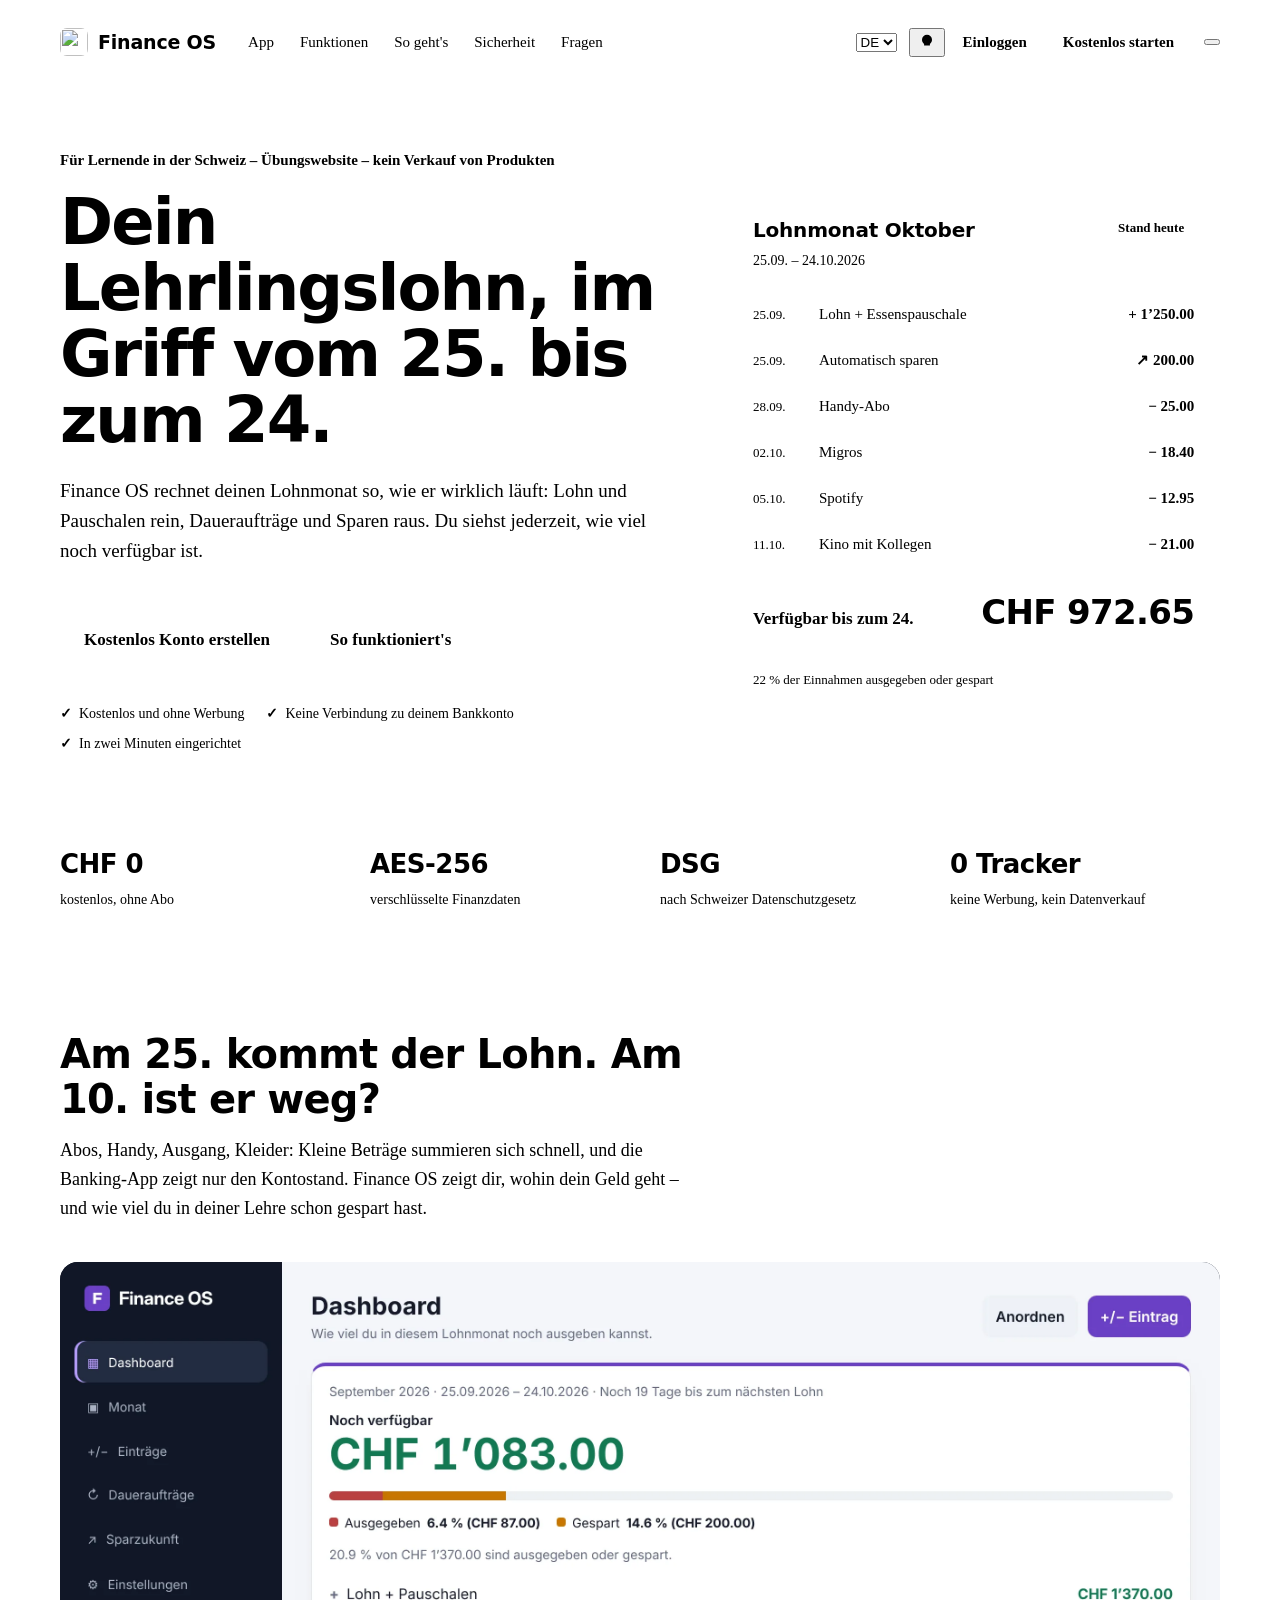
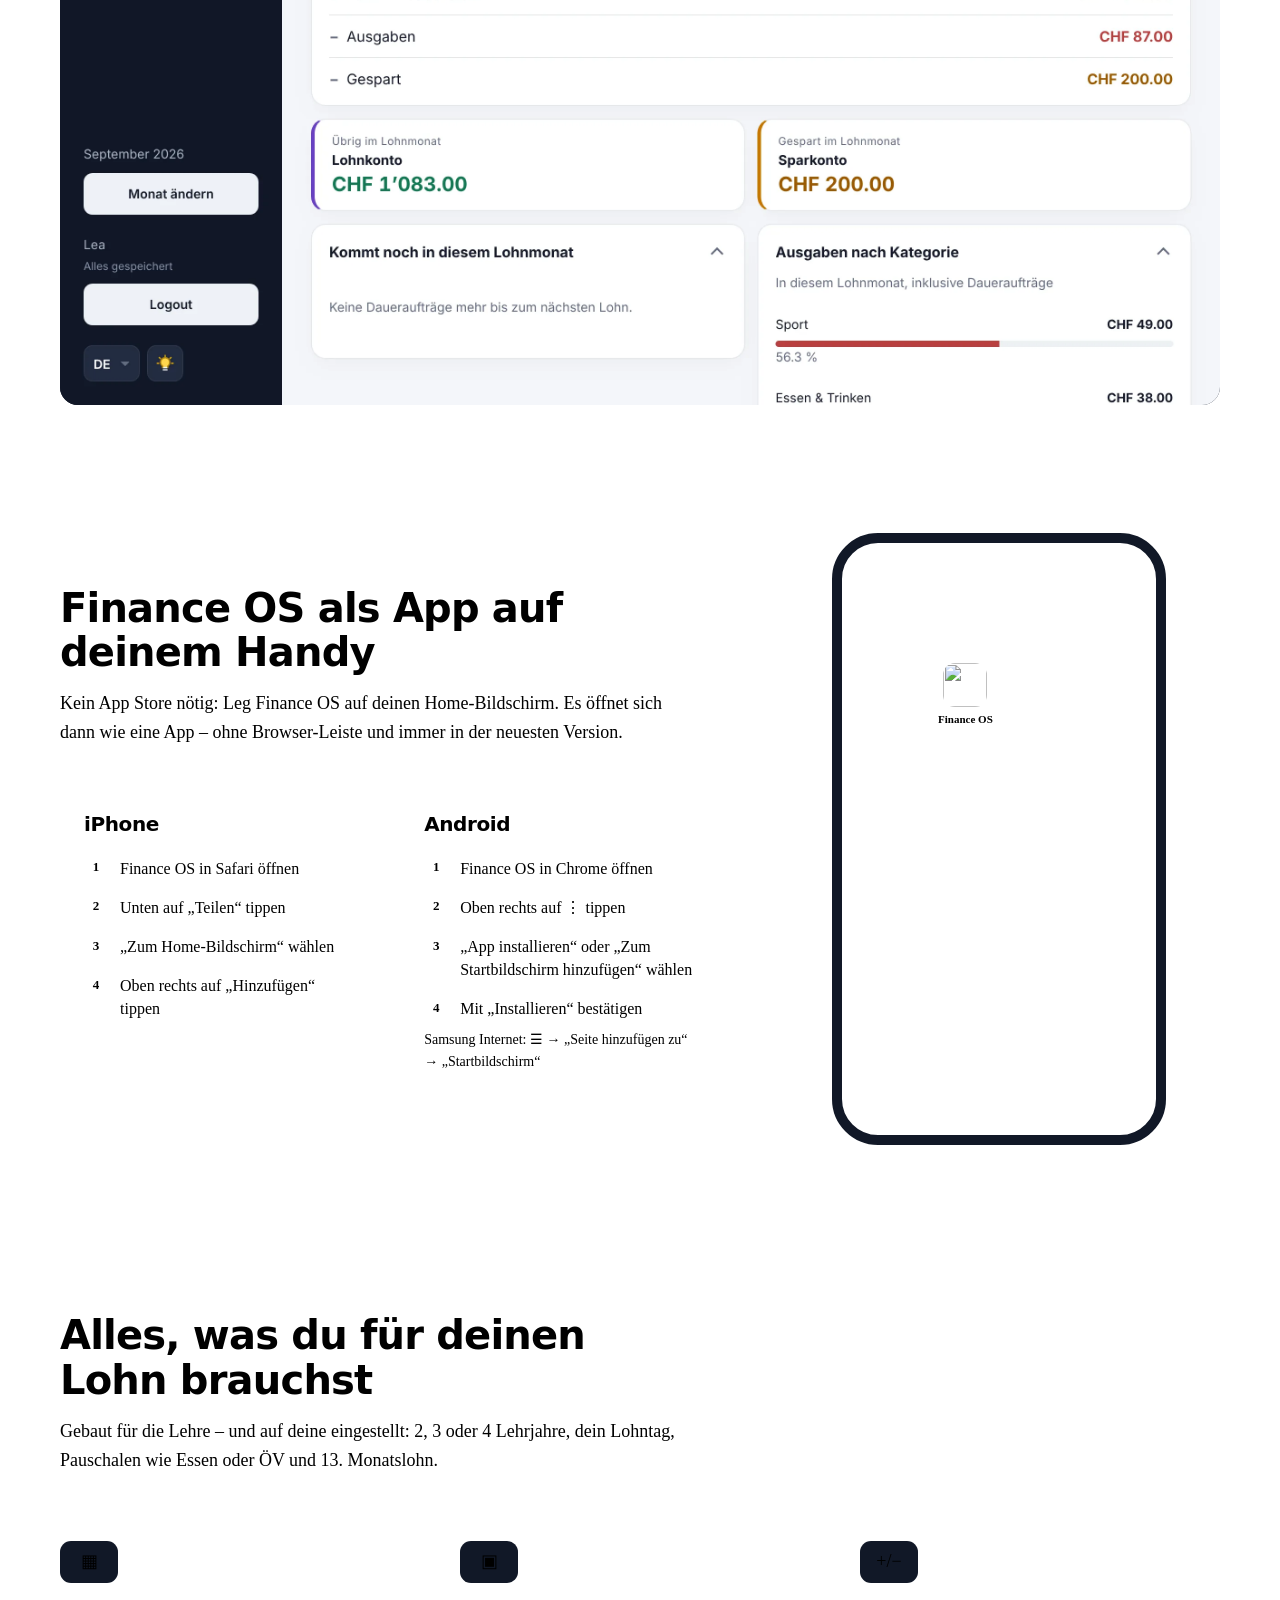
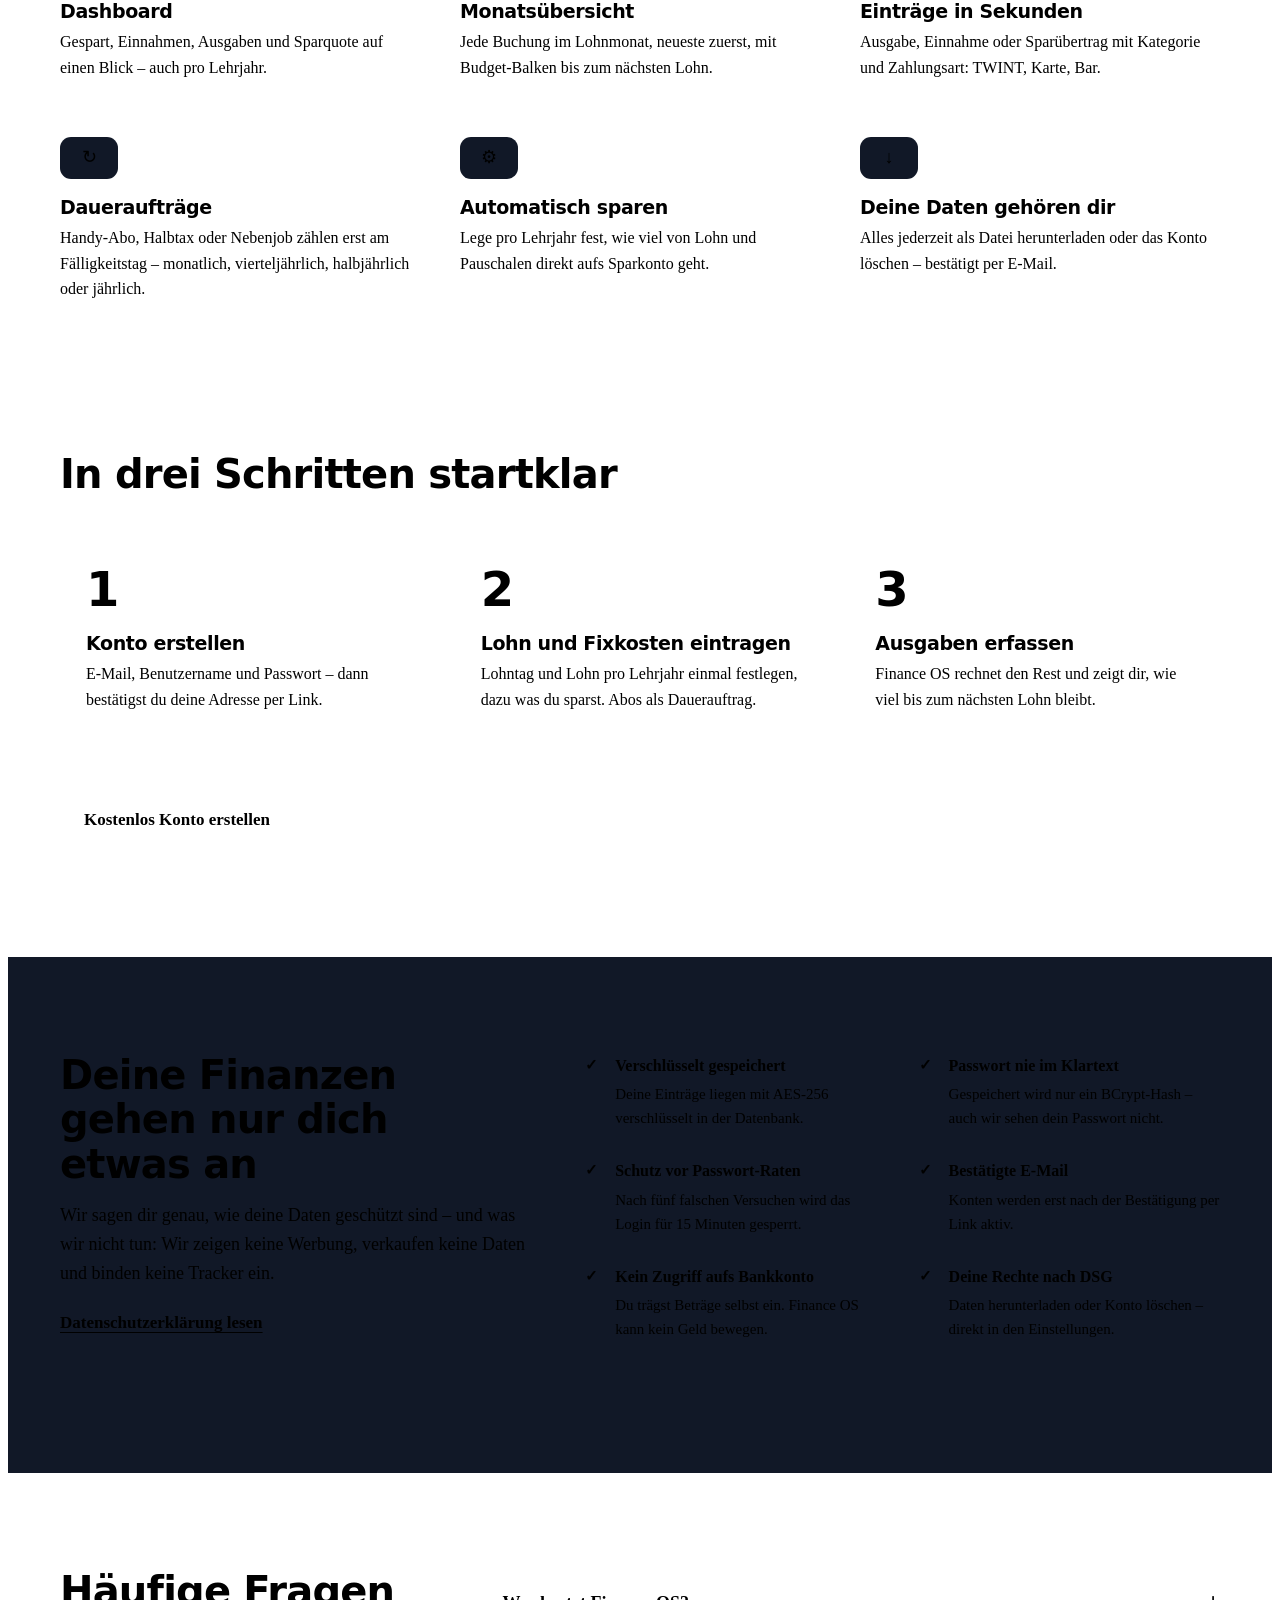
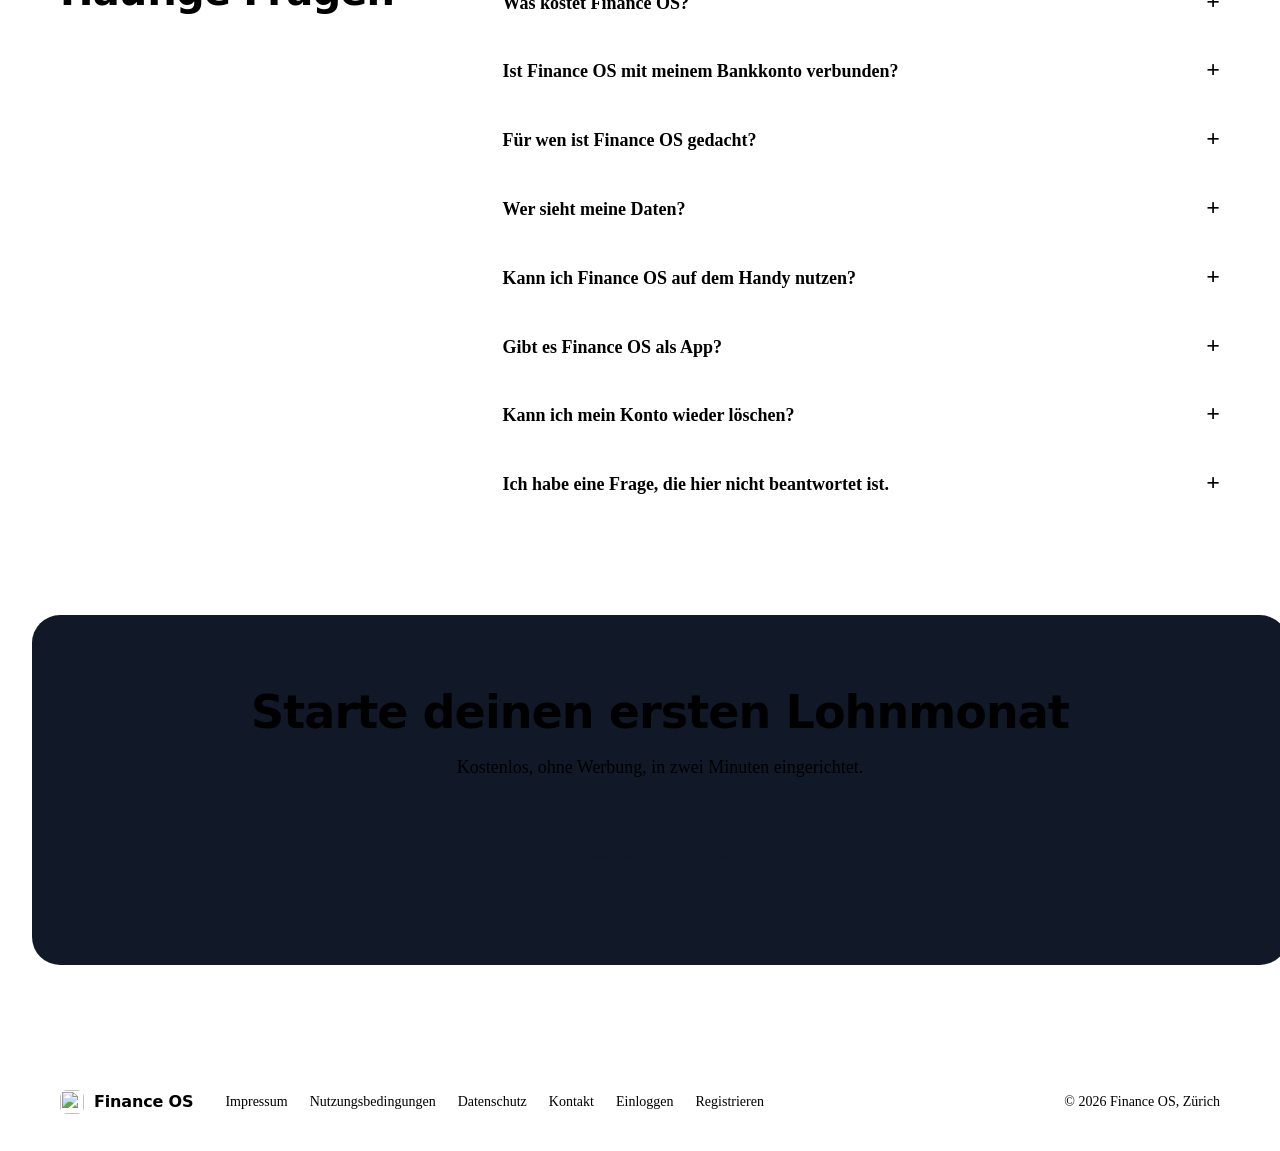
==== commit f1f56e48: "+" ====
--- a/index.html
+++ b/index.html
@@ -24,12 +24,12 @@
     <link rel="manifest" href="manifest.webmanifest" />
     <meta name="apple-mobile-web-app-capable" content="yes" />
     <meta name="apple-mobile-web-app-title" content="Finance OS" />
-    <script src="js/shared/translations.js?v=2026100853"></script>
-    <script src="js/shared/i18n.js?v=2026100853"></script>
-    <script src="js/shared/update.js?v=2026100853" defer></script>
-    <script src="js/shared/site.js?v=2026100853"></script>
-    <link rel="stylesheet" href="css/shared/base.css?v=2026100853" />
-    <link rel="stylesheet" href="css/pages/landing.css?v=2026100853" />
+    <script src="js/shared/translations.js?v=2026100854"></script>
+    <script src="js/shared/i18n.js?v=2026100854"></script>
+    <script src="js/shared/update.js?v=2026100854" defer></script>
+    <script src="js/shared/site.js?v=2026100854"></script>
+    <link rel="stylesheet" href="css/shared/base.css?v=2026100854" />
+    <link rel="stylesheet" href="css/pages/landing.css?v=2026100854" />
   </head>
   <body class="landing">
     <a class="skip-link" href="#content">Zum Inhalt springen</a>
@@ -402,6 +402,6 @@
         <p>© 2026 Finance OS, Zürich</p>
       </div>
     </footer>
-    <script src="js/pages/landing.js?v=2026100853"></script>
+    <script src="js/pages/landing.js?v=2026100854"></script>
   </body>
 </html>
--- a/css/pages/landing.css
+++ b/css/pages/landing.css
@@ -750,14 +750,9 @@
 
 /* Footer */
 
-/* Always visible: sticks to the bottom of the screen like the header at the top */
 .site-footer {
-  position: sticky;
-  bottom: 0;
-  z-index: 20;
   border-top: 1px solid var(--line);
-  background: color-mix(in srgb, var(--panel) 92%, transparent);
-  backdrop-filter: saturate(1.4) blur(10px);
+  background: var(--panel);
   font-size: 14px;
   color: var(--muted);
 }
@@ -766,9 +761,9 @@
   display: flex;
   flex-wrap: wrap;
   align-items: center;
-  gap: 10px 32px;
-  padding-top: 14px;
-  padding-bottom: 14px;
+  gap: 16px 32px;
+  padding-top: 28px;
+  padding-bottom: 28px;
 }
 
 .footer-inner .brand {
@@ -942,16 +937,24 @@
     padding: 48px 22px;
   }
 
-  /* Phone: one slim bar – the four page links in two tidy columns, copyright below.
+  /* Phone: logo, the four page links in two tidy columns, copyright.
      Login and registration are already in the header and its menu. */
   .footer-inner {
     display: block;
-    padding-top: 8px;
-    padding-bottom: calc(8px + env(safe-area-inset-bottom));
+    padding-top: 28px;
+    padding-bottom: calc(24px + env(safe-area-inset-bottom));
     text-align: center;
   }
 
-  .footer-inner .brand,
+  .footer-inner .brand {
+    justify-content: center;
+    margin-bottom: 14px;
+  }
+
+  .footer-inner .brand span {
+    display: inline;
+  }
+
   .footer-inner nav a[href^="login.html"] {
     display: none;
   }
@@ -966,8 +969,8 @@
 
   .footer-inner nav a {
     margin: 0;
-    padding: 5px 4px;
-    font-size: 13px;
+    padding: 9px 4px;
+    font-size: 13.5px;
     font-weight: 500;
     color: var(--ink);
   }
@@ -978,8 +981,8 @@
   }
 
   .footer-inner p {
-    margin: 2px 0 0;
-    font-size: 11px;
+    margin: 14px 0 0;
+    font-size: 12px;
     color: var(--muted);
   }
 }
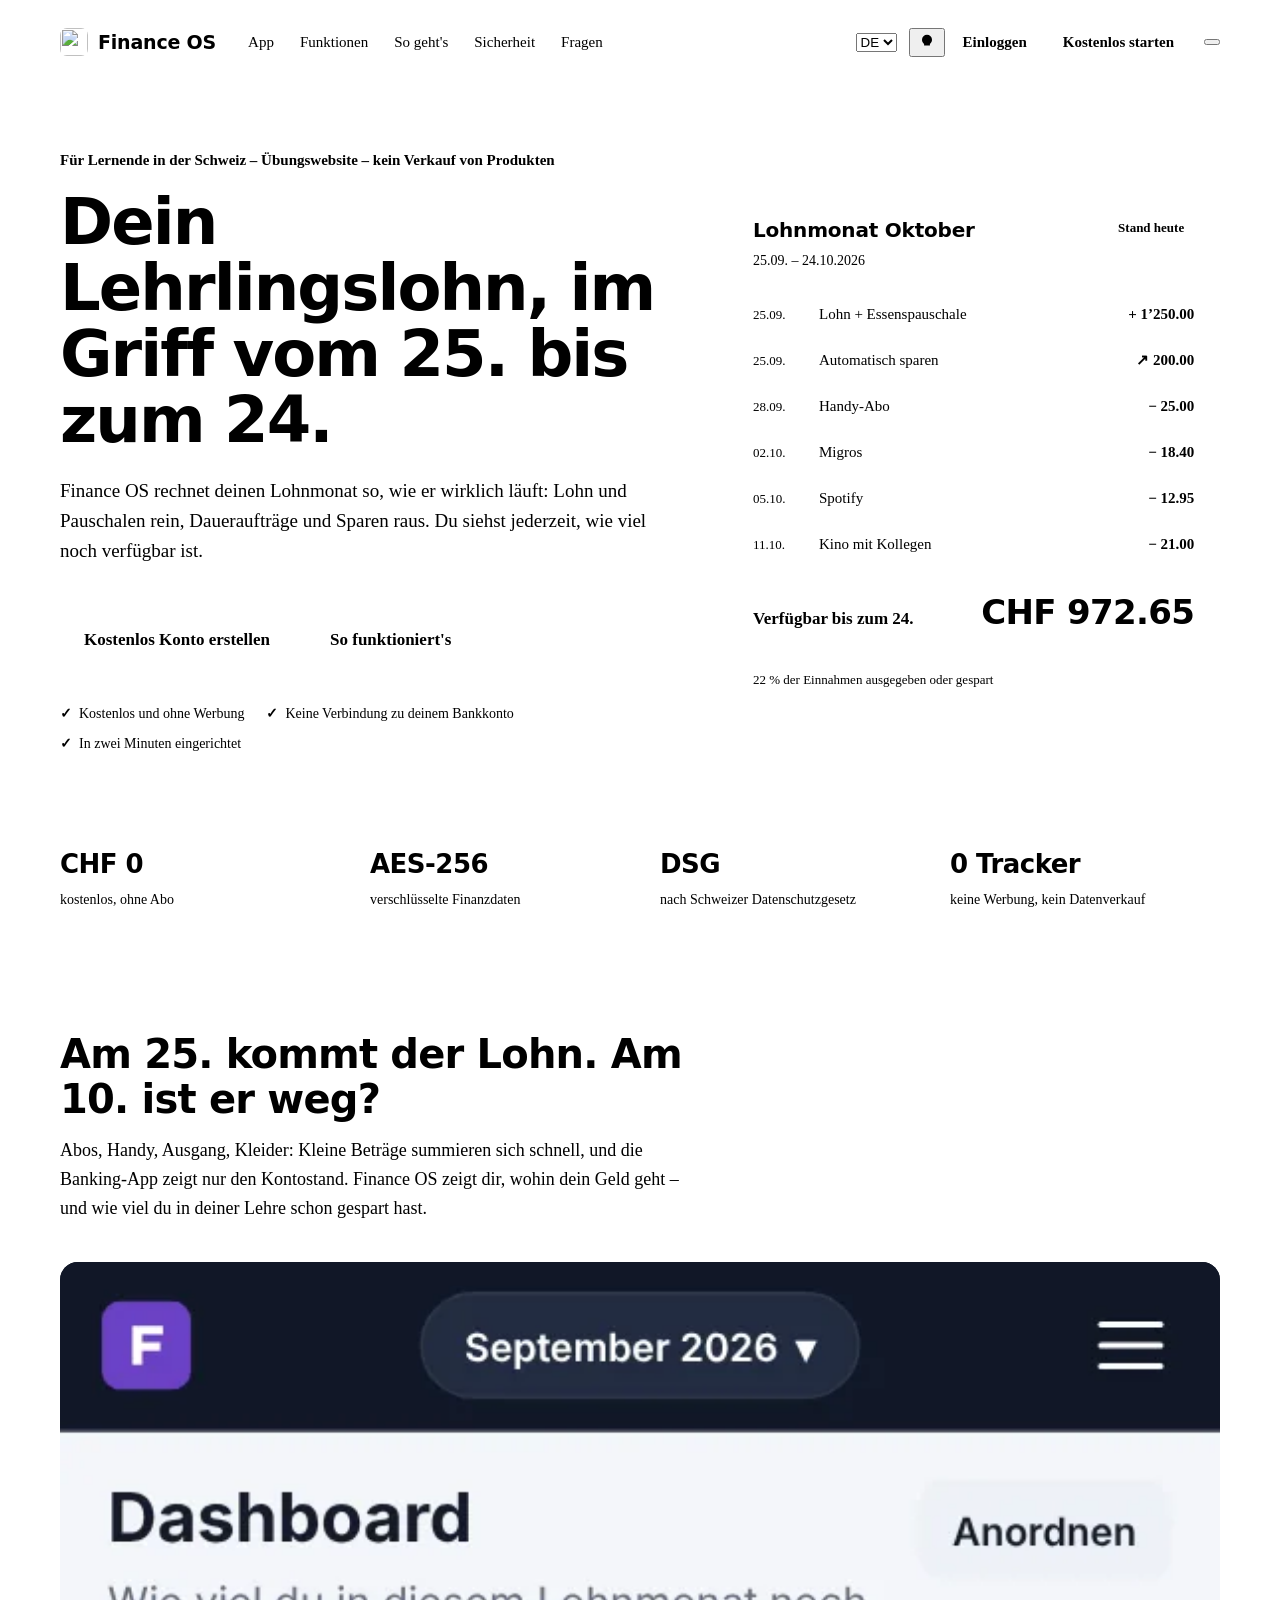
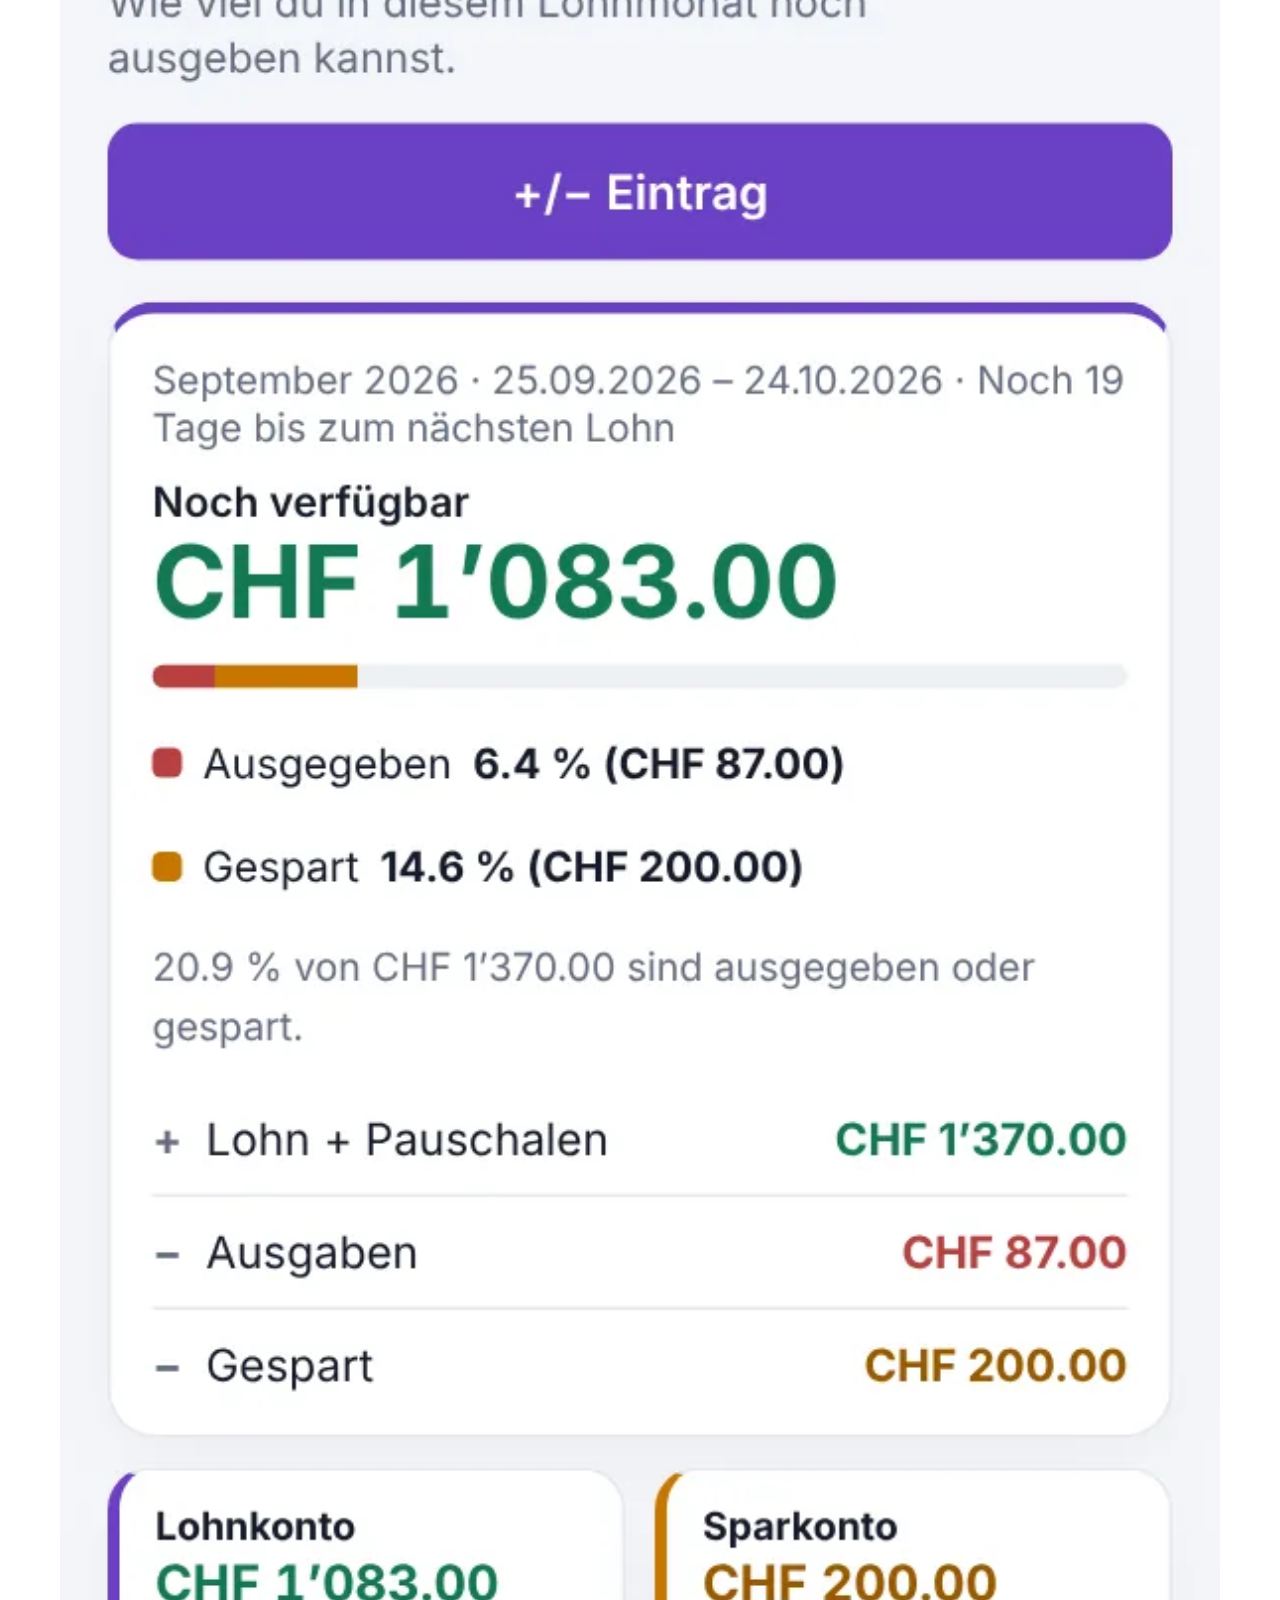
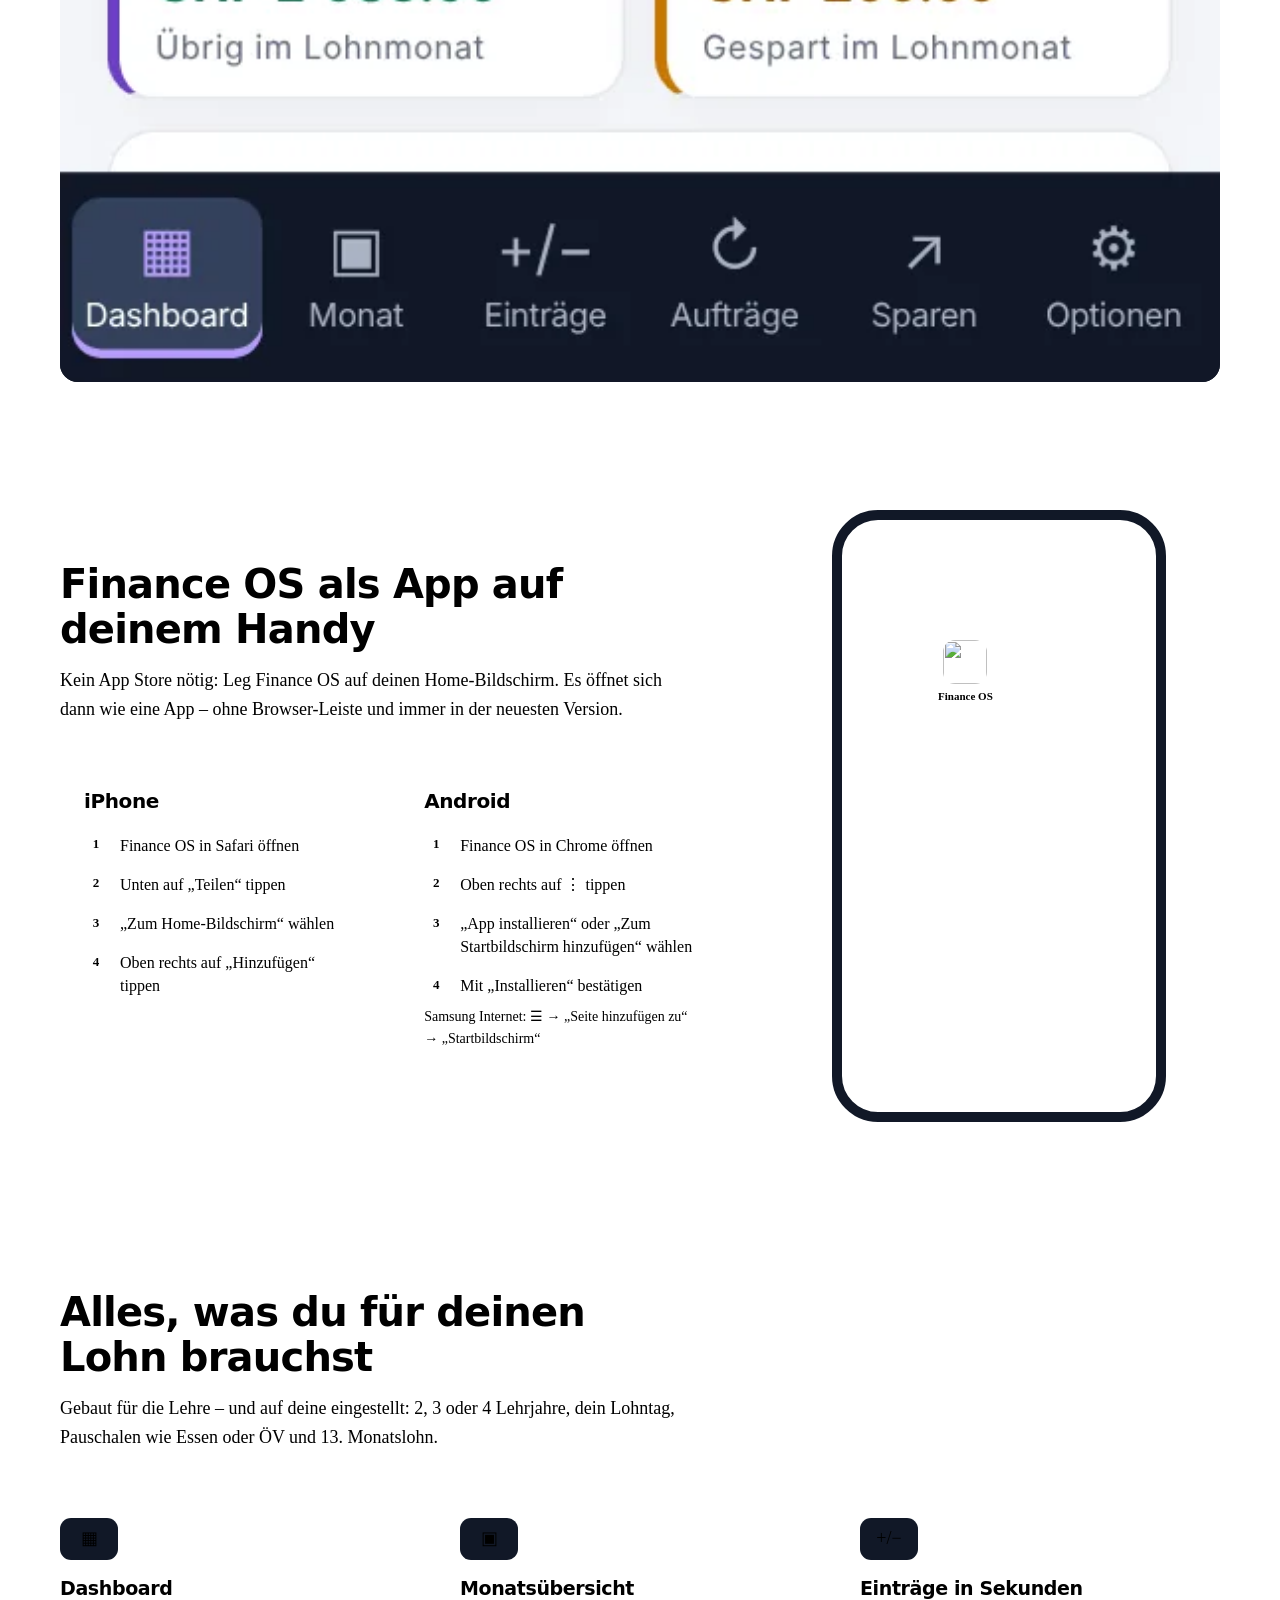
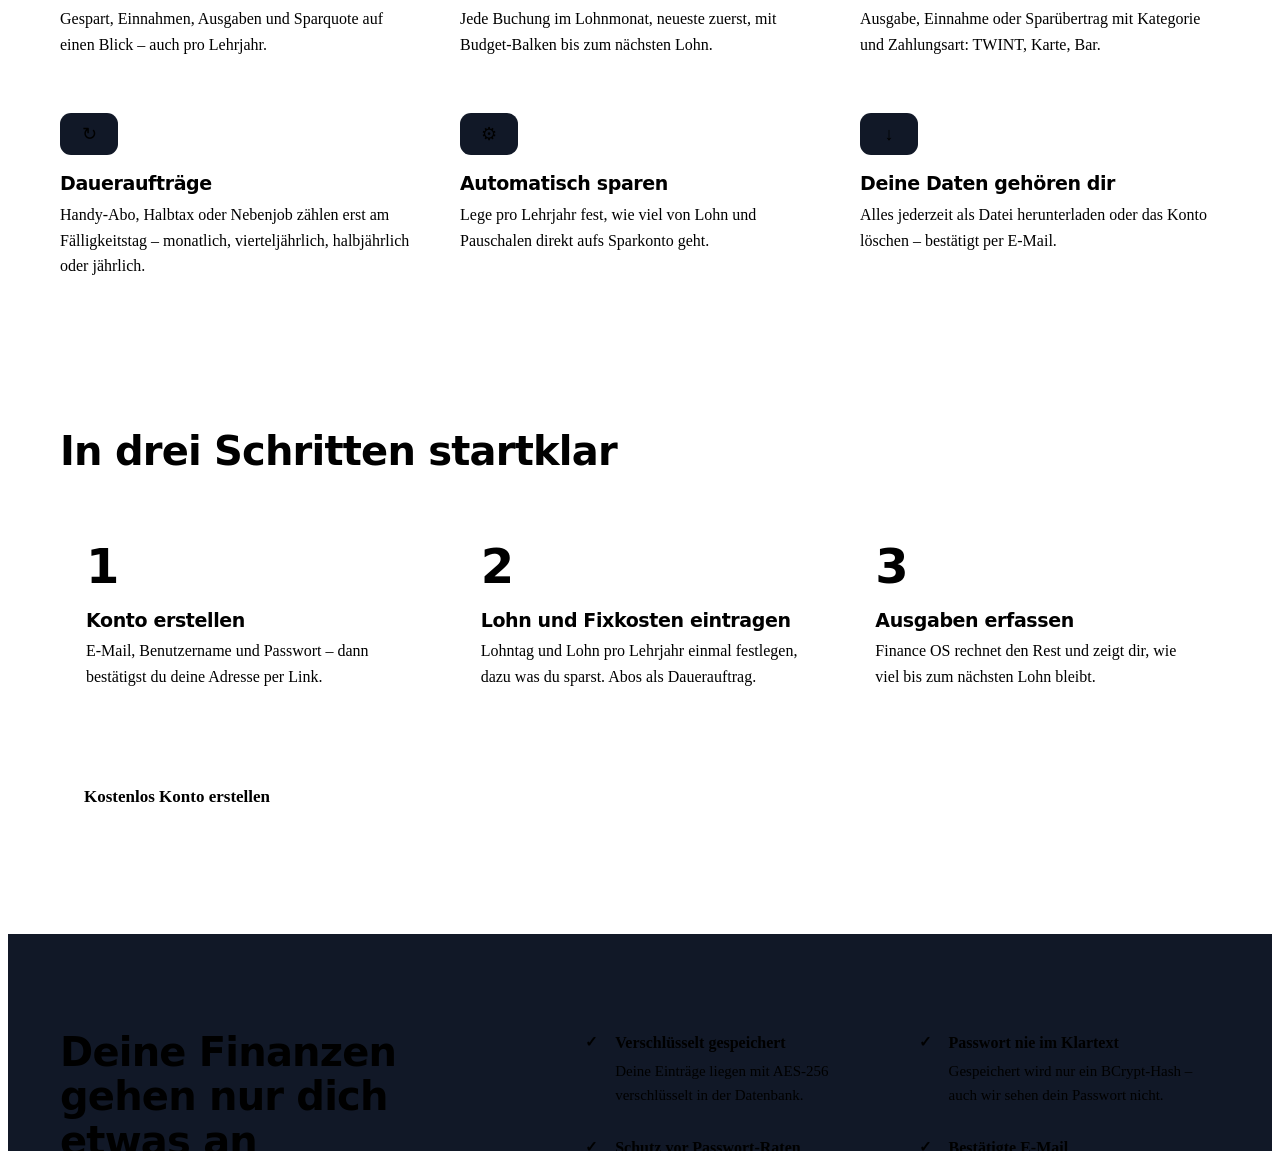
==== commit cde1e25e: "Fix: Tracken ab zeigt gewählten Monat" ====
--- a/index.html
+++ b/index.html
@@ -24,12 +24,12 @@
     <link rel="manifest" href="manifest.webmanifest" />
     <meta name="apple-mobile-web-app-capable" content="yes" />
     <meta name="apple-mobile-web-app-title" content="Finance OS" />
-    <script src="js/shared/translations.js?v=2026100854"></script>
-    <script src="js/shared/i18n.js?v=2026100854"></script>
-    <script src="js/shared/update.js?v=2026100854" defer></script>
-    <script src="js/shared/site.js?v=2026100854"></script>
-    <link rel="stylesheet" href="css/shared/base.css?v=2026100854" />
-    <link rel="stylesheet" href="css/pages/landing.css?v=2026100854" />
+    <script src="js/shared/translations.js?v=2026100856"></script>
+    <script src="js/shared/i18n.js?v=2026100856"></script>
+    <script src="js/shared/update.js?v=2026100856" defer></script>
+    <script src="js/shared/site.js?v=2026100856"></script>
+    <link rel="stylesheet" href="css/shared/base.css?v=2026100856" />
+    <link rel="stylesheet" href="css/pages/landing.css?v=2026100856" />
   </head>
   <body class="landing">
     <a class="skip-link" href="#content">Zum Inhalt springen</a>
@@ -402,6 +402,6 @@
         <p>© 2026 Finance OS, Zürich</p>
       </div>
     </footer>
-    <script src="js/pages/landing.js?v=2026100854"></script>
+    <script src="js/pages/landing.js?v=2026100856"></script>
   </body>
 </html>
--- a/css/pages/landing.css
+++ b/css/pages/landing.css
@@ -937,53 +937,40 @@
     padding: 48px 22px;
   }
 
-  /* Phone: logo, the four page links in two tidy columns, copyright.
-     Login and registration are already in the header and its menu. */
+  /* Phone: plain and quiet – no box, no logo; the four page links and the copyright
+     in small grey text on the page background. Login and registration are in the header menu. */
+  .site-footer {
+    border-top: 0;
+    background: transparent;
+  }
+
   .footer-inner {
     display: block;
-    padding-top: 28px;
+    padding-top: 8px;
     padding-bottom: calc(24px + env(safe-area-inset-bottom));
     text-align: center;
   }
 
-  .footer-inner .brand {
-    justify-content: center;
-    margin-bottom: 14px;
-  }
-
-  .footer-inner .brand span {
-    display: inline;
-  }
-
+  .footer-inner .brand,
   .footer-inner nav a[href^="login.html"] {
     display: none;
   }
 
   .footer-inner nav {
-    display: grid;
-    grid-template-columns: repeat(2, minmax(0, 1fr));
-    gap: 0;
-    max-width: 340px;
-    margin: 0 auto;
+    justify-content: center;
+    gap: 2px 20px;
   }
 
   .footer-inner nav a {
     margin: 0;
-    padding: 9px 4px;
-    font-size: 13.5px;
-    font-weight: 500;
-    color: var(--ink);
-  }
-
-  /* Thin line between the two columns */
-  .footer-inner nav a:nth-child(odd) {
-    border-right: 1px solid var(--line);
+    padding: 6px 0;
+    font-size: 13px;
   }
 
   .footer-inner p {
-    margin: 14px 0 0;
+    margin: 8px 0 0;
     font-size: 12px;
-    color: var(--muted);
+    opacity: 0.8;
   }
 }
 
